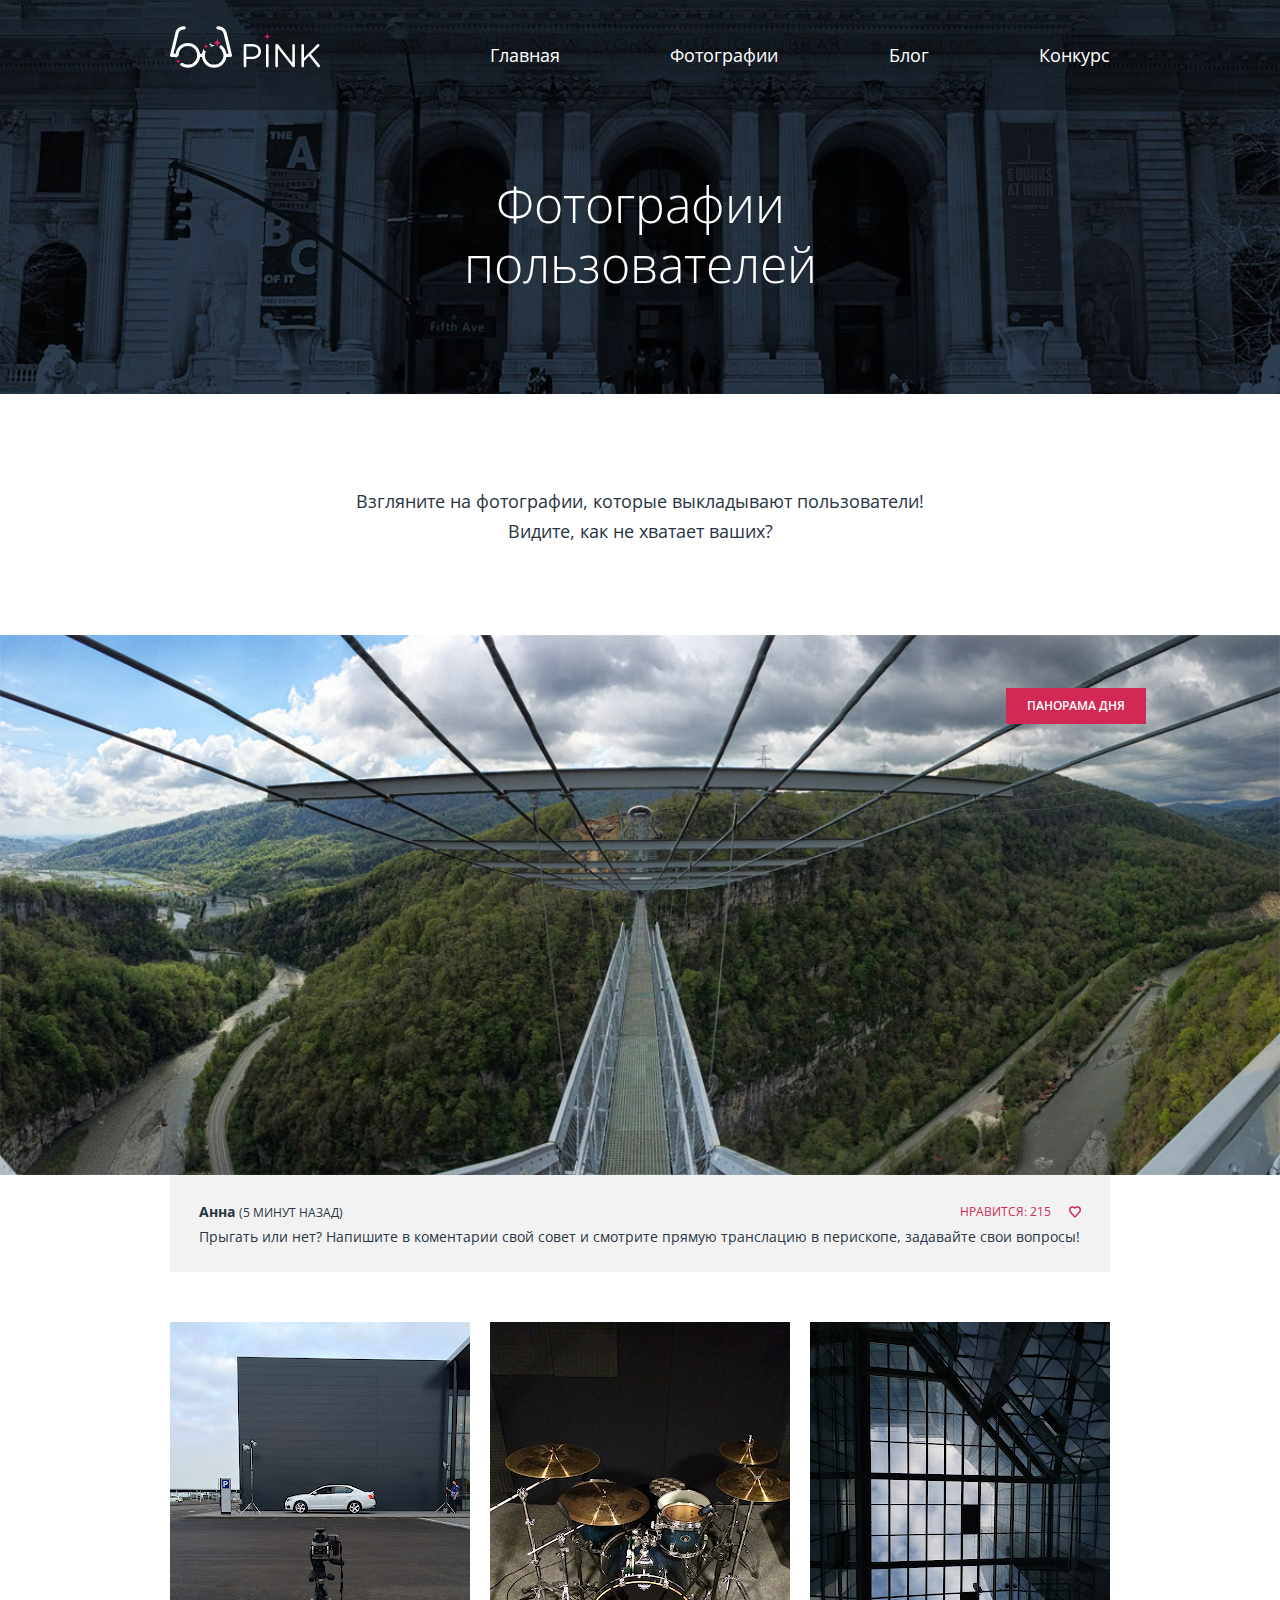
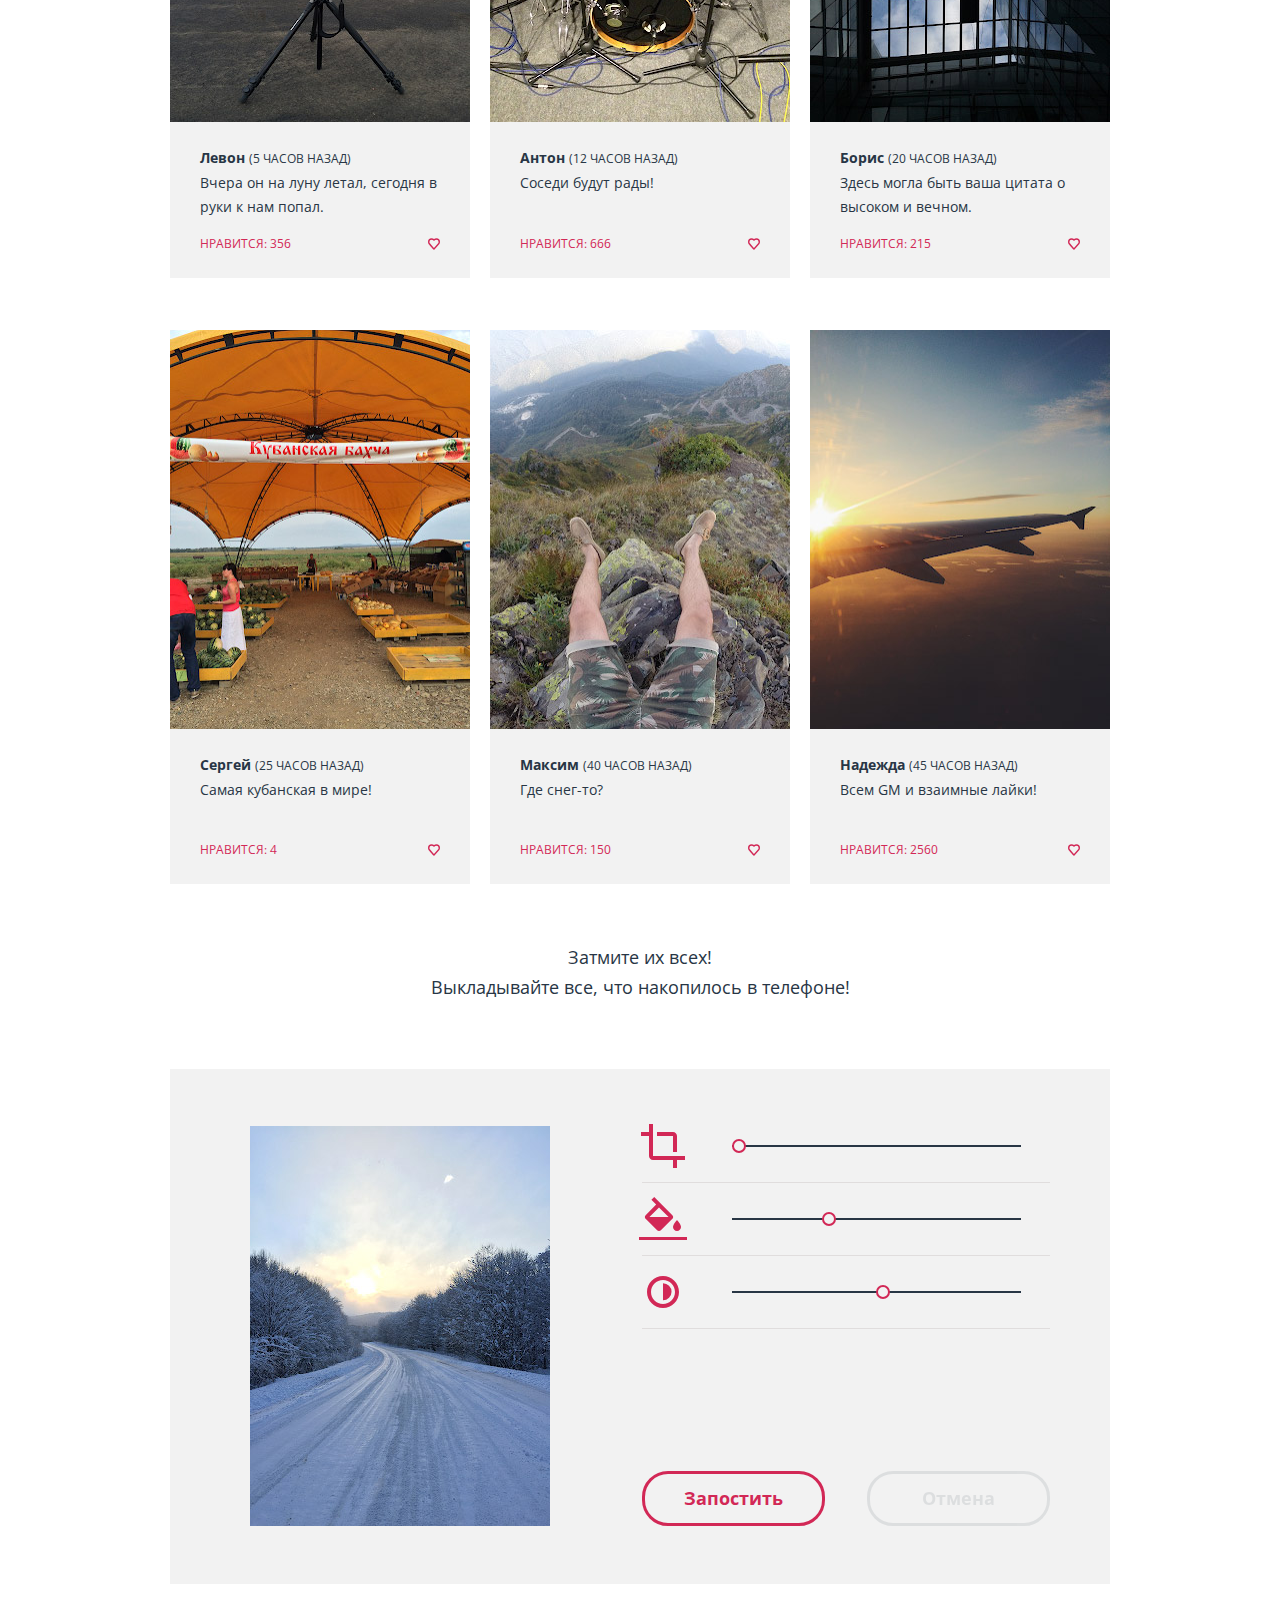
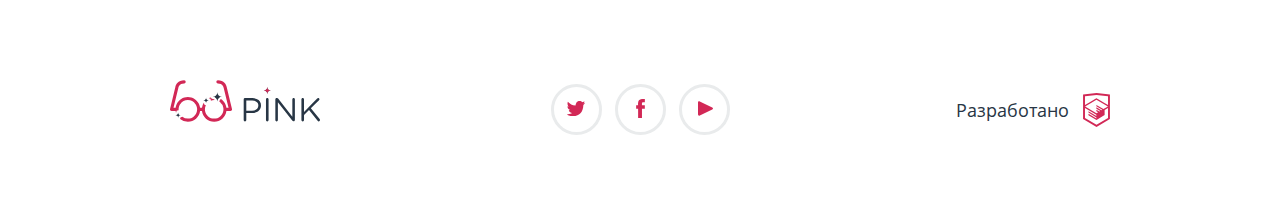
==== photos.html @ b149fe6c "start" ====
<!DOCTYPE html>
<html lang="ru">
<head>
  <meta charset="UTF-8">
  <meta name="viewport" content="width=device-width,initial-scale=1">
  <title>Pink</title>
  <link href="https://fonts.googleapis.com/css?family=Open+Sans:300,400,600,700&amp;subset=cyrillic" rel="stylesheet" type="text/css">
  <link rel="stylesheet" href="css/style.min.css?ver=11">
  <link rel="shortcut icon" type="image/vnd.microsoft.icon" href="favicon.ico">
  <link rel="icon" type="image/png" href="favicon-96x96.png" sizes="96x96">
  <link rel="icon" type="image/png" href="favicon-32x32.png" sizes="32x32">
  <link rel="icon" type="image/png" href="favicon-16x16.png" sizes="16x16">
</head>

<body>
  <header class="page-header">
    <nav class="main-nav">
      <div class="main-nav__wrapper">
        <a href="#" class="main-nav__logo-link">Главная
          <svg class="logo  main-nav__logo" width="150" height="44">
            <use class="logo__glasses" xlink:href="#logo__glasses" xmlns:xlink="http://www.w3.org/1999/xlink" fill="#fff"></use>
            <use class="logo__glasses-full  logo__glasses-full_heder" xlink:href="#logo__glasses-full" xmlns:xlink="http://www.w3.org/1999/xlink" fill="#fff"></use>
            <use class="logo__stars" xlink:href="#logo__stars" xmlns:xlink="http://www.w3.org/1999/xlink" fill="#d22856"></use>
            <use class="logo__letters" xlink:href="#logo__letters" xmlns:xlink="http://www.w3.org/1999/xlink" fill="#fff"></use>
          </svg>
        </a>
        <input type="checkbox" class="main-nav__check" id="main-nav__check">
        <label for="main-nav__check" class="main-nav__toggle">Открыть меню</label>
        <ul class="main-nav__items">
          <li class="main-nav__item"><a class="main-nav__link" href="index.html">Главная</a></li>
          <li class="main-nav__item  main-nav__item_active"><a class="main-nav__link" href="photos.html">Фотографии</a></li>
          <li class="main-nav__item"><a class="main-nav__link" href="#">Блог</a></li>
          <li class="main-nav__item"><a class="main-nav__link" href="#">Конкурс</a></li>
        </ul>

      </div>
    </nav>
    <section class="page-heading">
      <div class="page-heading__wrapper">
        <h1 class="page-heading__title">Фотографии<br>пользователей</h1>
      </div>
    </section>
  </header>

  <main class="main">
    <section class="photos">
      <div class="photos__wrapper">
        <p class="photos__intro">Взгляните на&nbsp;фотографии, которые выкладывают пользователи! Видите, как не&nbsp;хватает ваших?</p>
      </div>

      <article class="photos__panorama">
        <a href="#" title="Панорама дня" class="photos__link">
          <span class="photos__panorama-title">ПАНОРАМА ДНЯ</span>
          <picture>
            <source media="(min-width: 1020px)" srcset="img/photos/panorama-desktop.jpg 1x, img/photos/panorama-desktop@2x.jpg 2x" />
            <source media="(min-width: 700px)" srcset="img/photos/panorama-tablet.jpg 1x, img/photos/panorama-tablet@2x.jpg 2x" />
            <img src="img/photos/panorama-mobile.jpg" srcset="img/photos/panorama-mobile@2x.jpg 2x" alt="Панорама дня" class="photos__img photos__img_panorama" width="100%"/>
          </picture>
        </a>
        <div class="photos__wrapper">
          <div class="photos__description  photos__description_panorama">
            <div class="photos__info">
              <cite class="photos__author">Анна</cite>
              <time datetime="2017-07-24T23:55" class="photos__time">(5 МИНУТ НАЗАД)</time>
            </div>
            <p class="photos__comment  photos__comment_panorama">Прыгать или нет? Напишите в коментарии свой совет и смотрите прямую транслацию в перископе, задавайте свои вопросы!</p>
            <div class="photos__like-section  photos__like-section_panorama">
              <a href="#" title="Like" class="photos__like-link  photos__like-link_panorama">Like
                <svg class="photos__like-svg" width="12" height="12">
                  <use xlink:href="#icon-heart" mlns:xlink="http://www.w3.org/1999/xlink"></use>
                </svg>
              </a>
              <span class="photos__like-text">НРАВИТСЯ:&nbsp;<span class="photos__like-quantity">215</span></span>
            </div>
          </div>
        </div>

      </article>

      <div class="photos__inner">
        <article class="photos__item">
          <a href="#" title="photo" class="photos__link">
            <picture class="photos__picture">
              <source media="(min-width: 1020px)" srcset="img/photos/photo-1-desktop.jpg 1x, img/photos/photo-1-desktop@2x.jpg 2x" />
              <source media="(min-width: 700px)" srcset="img/photos/photo-1-tablet.jpg 1x, img/photos/photo-1-tablet@2x.jpg 2x" />
              <img src="img/photos/photo-1-mobile.jpg" srcset="img/photos/photo-1-mobile@2x.jpg 2x" alt="Photo" class="photos__img" />
            </picture>
          </a>
          <div class="photos__description">
            <div class="photos__info">
              <cite class="photos__author">Левон</cite>
              <time datetime="2017-07-24T19:00" class="photos__time">(5 ЧАСОВ НАЗАД)</time>
            </div>
            <p class="photos__comment">Вчера он на луну летал, сегодня в руки к нам попал.</p>
            <div class="photos__like-section">
              <a href="#" title="Like" class="photos__like-link">Like
                <svg class="photos__like-svg" width="12" height="12">
                  <use xlink:href="#icon-heart" mlns:xlink="http://www.w3.org/1999/xlink"></use>
                </svg>
              </a>
              <span class="photos__like-text">НРАВИТСЯ:&nbsp;<span class="photos__like-quantity">356</span></span>
            </div>
          </div>
        </article>

        <article class="photos__item">
          <a href="#" title="photo" class="photos__link">
            <picture class="photos__picture">
              <source media="(min-width: 1020px)" srcset="img/photos/photo-2-desktop.jpg 1x, img/photos/photo-2-desktop@2x.jpg 2x" />
              <source media="(min-width: 700px)" srcset="img/photos/photo-2-tablet.jpg 1x, img/photos/photo-2-tablet@2x.jpg 2x" />
              <img src="img/photos/photo-2-mobile.jpg" srcset="img/photos/photo-2-mobile@2x.jpg 2x" alt="Photo" class="photos__img" />
            </picture>
          </a>
          <div class="photos__description">
            <div class="photos__info">
              <cite class="photos__author">Антон</cite>
              <time datetime="2017-07-24T12:00" class="photos__time">(12 ЧАСОВ НАЗАД)</time>
            </div>
            <p class="photos__comment">Соседи будут рады!</p>
            <div class="photos__like-section">
              <a href="#" title="Like" class="photos__like-link">Like
                <svg class="photos__like-svg" width="12" height="12">
                  <use xlink:href="#icon-heart" mlns:xlink="http://www.w3.org/1999/xlink"></use>
                </svg>
              </a>
              <span class="photos__like-text">НРАВИТСЯ:&nbsp;<span class="photos__like-quantity">666</span></span>
            </div>
          </div>
        </article>

        <article class="photos__item">
          <a href="#" title="photo" class="photos__link">
            <picture class="photos__picture">
              <source media="(min-width: 1020px)" srcset="img/photos/photo-3-desktop.jpg 1x, img/photos/photo-3-desktop@2x.jpg 2x" />
              <source media="(min-width: 700px)" srcset="img/photos/photo-3-tablet.jpg 1x, img/photos/photo-3-tablet@2x.jpg 2x" />
              <img src="img/photos/photo-3-mobile.jpg" srcset="img/photos/photo-3-mobile@2x.jpg 2x" alt="Photo" class="photos__img" />
            </picture>
          </a>
          <div class="photos__description">
            <div class="photos__info">
              <cite class="photos__author">Борис</cite>
              <time datetime="2017-07-24T04:00" class="photos__time">(20 ЧАСОВ НАЗАД)</time>
            </div>
            <p class="photos__comment">Здесь могла быть ваша цитата о высоком и вечном.</p>
            <div class="photos__like-section">
              <a href="#" title="Like" class="photos__like-link">Like
                <svg class="photos__like-svg" width="12" height="12">
                  <use xlink:href="#icon-heart" mlns:xlink="http://www.w3.org/1999/xlink"></use>
                </svg>
              </a>
              <span class="photos__like-text">НРАВИТСЯ:&nbsp;<span class="photos__like-quantity">215</span></span>
            </div>
          </div>
        </article>

        <article class="photos__item">
          <a href="#" title="photo" class="photos__link">
            <picture class="photos__picture">
              <source media="(min-width: 1020px)" srcset="img/photos/photo-4-desktop.jpg 1x, img/photos/photo-4-desktop@2x.jpg 2x" />
              <source media="(min-width: 700px)" srcset="img/photos/photo-4-tablet.jpg 1x, img/photos/photo-4-tablet@2x.jpg 2x" />
              <img src="img/photos/photo-4-mobile.jpg" srcset="img/photos/photo-4-mobile@2x.jpg 2x" alt="Photo" class="photos__img" />
            </picture>
          </a>
          <div class="photos__description">
            <div class="photos__info">
              <cite class="photos__author">Сергей</cite>
              <time datetime="2017-07-23T23:00" class="photos__time">(25 ЧАСОВ НАЗАД)</time>
            </div>
            <p class="photos__comment">Самая кубанская в мире!</p>
            <div class="photos__like-section">
              <a href="#" title="Like" class="photos__like-link">Like
                <svg class="photos__like-svg" width="12" height="12">
                  <use xlink:href="#icon-heart" mlns:xlink="http://www.w3.org/1999/xlink"></use>
                </svg>
              </a>
              <span class="photos__like-text">НРАВИТСЯ:&nbsp;<span class="photos__like-quantity">4</span></span>
            </div>
          </div>
        </article>

        <article class="photos__item">
          <a href="#" title="photo" class="photos__link">
            <picture class="photos__picture">
              <source media="(min-width: 1020px)" srcset="img/photos/photo-5-desktop.jpg 1x, img/photos/photo-5-desktop@2x.jpg 2x" />
              <source media="(min-width: 700px)" srcset="img/photos/photo-5-tablet.jpg 1x, img/photos/photo-5-tablet@2x.jpg 2x" />
              <img src="img/photos/photo-5-mobile.jpg" srcset="img/photos/photo-5-mobile@2x.jpg 2x" alt="Photo" class="photos__img" />
            </picture>
          </a>
          <div class="photos__description">
            <div class="photos__info">
              <cite class="photos__author">Максим</cite>
              <time datetime="2017-07-23T08:00" class="photos__time">(40 ЧАСОВ НАЗАД)</time>
            </div>
            <p class="photos__comment">Где снег-то?</p>
            <div class="photos__like-section">
              <a href="#" title="Like" class="photos__like-link">Like
                <svg class="photos__like-svg" width="12" height="12">
                  <use xlink:href="#icon-heart" mlns:xlink="http://www.w3.org/1999/xlink"></use>
                </svg>
              </a>
              <span class="photos__like-text">НРАВИТСЯ:&nbsp;<span class="photos__like-quantity">150</span></span>
            </div>
          </div>
        </article>

        <article class="photos__item">
          <a href="#" title="photo" class="photos__link">
            <picture class="photos__picture">
              <source media="(min-width: 1020px)" srcset="img/photos/photo-6-desktop.jpg 1x, img/photos/photo-6-desktop@2x.jpg 2x" />
              <source media="(min-width: 700px)" srcset="img/photos/photo-6-tablet.jpg 1x, img/photos/photo-6-tablet@2x.jpg 2x" />
              <img src="img/photos/photo-6-mobile.jpg" srcset="img/photos/photo-6-mobile@2x.jpg 2x" alt="Photo" class="photos__img" />
            </picture>
          </a>
          <div class="photos__description">
            <div class="photos__info">
              <cite class="photos__author">Надежда</cite>
              <time datetime="2017-07-23T03:00" class="photos__time">(45 ЧАСОВ НАЗАД)</time>
            </div>
            <p class="photos__comment">Всем GM и взаимные лайки!</p>
            <div class="photos__like-section">
              <a href="#" title="Like" class="photos__like-link">Like
                <svg class="photos__like-svg" width="12" height="12">
                  <use xlink:href="#icon-heart" mlns:xlink="http://www.w3.org/1999/xlink"></use>
                </svg>
              </a>
              <span class="photos__like-text">НРАВИТСЯ:&nbsp;<span class="photos__like-quantity">2560</span></span>
            </div>
          </div>
        </article>

        <div class="photos__promo">
          Затмите их всех!<br> Выкладывайте все, что накопилось в телефоне!
        </div>
      </div>

    </section>

    <section class="post-image">
      <form class="post-image__form" action="https://echo.htmlacademy.ru" method="get">
        <div class="post-image__img-wrapper">
          <picture class="post-image__picture">
            <source media="(min-width: 1020px)" srcset="img/photos/photo-7-desktop.jpg 1x, img/photos/photo-7-desktop@2x.jpg 2x" />
            <source media="(min-width: 700px)" srcset="img/photos/photo-7-tablet.jpg 1x, img/photos/photo-7-tablet@2x.jpg 2x" />
            <img src="img/photos/photo-7-mobile.jpg" srcset="img/photos/photo-7-mobile@2x.jpg 2x" alt="Photo" class="post-image__img" id="filtered-img"/>
          </picture>
          <label class="btn  btn_pink  post-image__btn  post-image__download-lbl">Выбрать изображение
            <input type="file" name="user-photo" class="post-image__download-input">
          </label>
          <div class="post-image__mask" id="image-mask"></div>
        </div>
        <div class="post-image__inner">
          <div class="post-image__tools">
            <button type="button" class="post-image__tool">Кадрирование
                  <svg class="post-image__svg  post-image__svg_crop" width="48" height="48" fill="#d22856">
                    <use xlink:href="#icon-editor-crop" xmlns:xlink="http://www.w3.org/1999/xlink"></use>
                  </svg>
                </button>
            <button type="button" class="post-image__tool  post-image__tool_saturete">Насыщенность
                  <svg class="post-image__svg  post-image__svg_saturate" width="48" height="48" fill="#d22856">
                    <use xlink:href="#icon-editor-fill" xmlns:xlink="http://www.w3.org/1999/xlink"></use>
                  </svg>
                </button>
            <button type="button" class="post-image__tool">Контраст
                  <svg class="post-image__svg  post-image__svg_contrast" width="32" height="48" fill="#d22856">
                    <use xlink:href="#icon-editor-contrast" xmlns:xlink="http://www.w3.org/1999/xlink"></use>
                  </svg>
                </button>
          </div>

          <div class="post-image__ranges  ranges">
            <div class="post-image__range-wrapper  range-wrapper">
              <div class="post-image__range  filter-range  filter-range_crop" id="filter-range_crop">
                <div class="post-image__filter-scale  filter-scale"></div>
              </div>
            </div>

            <div class="post-image__range-wrapper  range-wrapper">
              <div class="post-image__range  filter-range  filter-range_saturate" id="filter-range_saturate">
                <div class="post-image__filter-scale  filter-scale"></div>
              </div>
            </div>

            <div class="post-image__range-wrapper  range-wrapper">
              <div class="post-image__range  filter-range  filter-range_contrast" id="filter-range_contrast">
                <div class="post-image__filter-scale  filter-scale"></div>
              </div>
            </div>

            <input type="hidden" name="filter-crop" value="100" id="input-crop">
            <input type="hidden" name="filter-saturate" value="100" id="input-saturate">
            <input type="hidden" name="filter-contrast" value="100" id="input-contrast">
          </div>
          
          <div class="post-image__submits">
            <input type="submit" class="btn btn_pink post-image__btn" value="Запостить">
            <input type="reset" class="btn  btn_grey post-image__btn" value="Отмена">
          </div>
        </div>
      </form>
    </section>

  </main>

  <footer class="page-footer">
    <a class="page-footer__logo-link" href="index.html">
      <svg class="logo  page-footer__logo" width="150" height="44">
        <use class="logo__glasses" xlink:href="#logo__glasses" xmlns:xlink="http://www.w3.org/1999/xlink" fill="#d22856"></use>
        <use class="logo__glasses-full" xlink:href="#logo__glasses-full" xmlns:xlink="http://www.w3.org/1999/xlink" fill="#d22856"></use>
        <use class="logo__stars" xlink:href="#logo__stars" xmlns:xlink="http://www.w3.org/1999/xlink" fill="#283645"></use>
        <use class="logo__istar" xlink:href="#logo__istar" xmlns:xlink="http://www.w3.org/1999/xlink" fill="#d22856"></use>
        <use class="logo__letters" xlink:href="#logo__letters" xmlns:xlink="http://www.w3.org/1999/xlink" fill="#283645"></use>
      </svg>
    </a>
    <div class="social  page-footer__social">
      <a class="social__link" href="#">Twitter
        <svg class="social__svg" width="18" height="19">
          <use xlink:href="#icon-twitter" xmlns:xlink="http://www.w3.org/1999/xlink"></use>
        </svg>
      </a>
      <a class="social__link" href="#">Facebook
        <svg class="social__svg" width="9" height="19">
          <use xlink:href="#icon-facebook" xmlns:xlink="http://www.w3.org/1999/xlink"></use>
        </svg>
      </a>
      <a class="social__link" href="#">Youtube
        <svg class="social__svg" width="15" height="19">
          <use xlink:href="#icon-youtube" xmlns:xlink="http://www.w3.org/1999/xlink"></use>
        </svg>
      </a>
    </div>
    <div class="copyright page-footer__copyright">
      <span class="copyright__text">Разработано</span>
      <a class="copyright__link" target="_blank" href="https://htmlacademy.ru/">html-academy
        <svg class="copyright__svg" width="27" height="34" fill="#d22856">
          <use xlink:href="#logo-htmlacademy" xmlns:xlink="http://www.w3.org/1999/xlink"></use>
        </svg>
      </a>
    </div>
  </footer>

  <svg display="none" xmlns="http://www.w3.org/2000/svg">
    <symbol id="logo__glasses" viewbox="0 0 146.3 40.375">
      <path d="M43.094 19.313c.246 0 .489.014.73.033a2.491 2.491 0 0 0-2.136-1.221 1.994 1.994 0 0 1-1.884-1.354c-.727.208-1.425.482-2.089.816.062.017.122.038.188.038a2 2 0 0 1 2 2c0 .096-.015.188-.028.281 1-.382 2.084-.593 3.219-.593z" />
      <path d="M60.462 28.016L55.287 6.651C54.926 4.303 52.694 0 46.688 0a1.5 1.5 0 1 0 0 3c4.856 0 5.575 3.729 5.639 4.143l4.767 19.701h-2.073c-.445-3.557-2.453-6.628-5.305-8.522a2.503 2.503 0 0 0-1.529 2.303c0 .088-.015.171-.026.256a9.034 9.034 0 0 1 3.829 5.965c.082.488.135.987.135 1.5 0 .512-.053 1.012-.135 1.5-.716 4.271-4.421 7.53-8.896 7.53-4.475 0-8.181-3.259-8.896-7.53a9.035 9.035 0 0 1-.135-1.5c0-.513.053-1.012.135-1.5a8.945 8.945 0 0 1 .808-2.484 1.994 1.994 0 0 1-1.852-1.984.739.739 0 0 0-.192-.488 11.95 11.95 0 0 0-1.795 4.957h-1.82c-.741-5.927-5.802-10.531-11.927-10.531S6.235 20.917 5.493 26.844H3.42L8.187 7.143C8.25 6.729 8.97 3 13.826 3a1.5 1.5 0 1 0 0-3C7.82 0 5.588 4.303 5.227 6.651L.052 28.016c-.266 1.109.531 1.826 1.426 1.826.012 0 .023.004.036.004h3.982c.079.629.215 1.237.387 1.831a.726.726 0 0 0 .102-.354 2 2 0 0 1 2-2c.166 0 .324.024.478.062a8.337 8.337 0 0 1-.074-1.042c0-.512.053-1.011.135-1.5.715-4.271 4.421-7.531 8.896-7.531s8.18 3.26 8.896 7.531c.082.489.135.988.135 1.5s-.053 1.012-.135 1.5c-.715 4.272-4.421 7.531-8.896 7.531a8.959 8.959 0 0 1-5.386-1.794c-.35.302-.8.491-1.299.491a.75.75 0 0 0-.749.748c0 .289-.065.563-.176.812a11.94 11.94 0 0 0 7.614 2.743c6.125 0 11.185-4.604 11.927-10.529h1.814c.742 5.926 5.802 10.529 11.927 10.529s11.186-4.604 11.927-10.529H59c.012 0 .023-.005.036-.005.895.002 1.692-.715 1.426-1.824z" />
    </symbol>
    <symbol id="logo__glasses-full" viewbox="0 0 146.3 40.375">
      <path d="M60.462 28.016L55.287 6.651C54.926 4.303 52.694 0 46.688 0a1.5 1.5 0 1 0 0 3c4.856 0 5.575 3.729 5.639 4.143l4.767 19.701h-2.073c-.742-5.927-5.802-10.531-11.927-10.531s-11.186 4.604-11.927 10.531h-1.82c-.741-5.927-5.802-10.531-11.927-10.531S6.235 20.917 5.493 26.844H3.42L8.187 7.143C8.25 6.729 8.97 3 13.826 3a1.5 1.5 0 1 0 0-3C7.82 0 5.588 4.303 5.227 6.651L.052 28.016c-.266 1.109.531 1.826 1.426 1.826.012 0 .023.004.036.004h3.982c.741 5.926 5.802 10.53 11.927 10.53s11.185-4.604 11.927-10.53h1.814c.742 5.926 5.802 10.53 11.927 10.53s11.186-4.604 11.927-10.53H59c.012 0 .023-.004.036-.004.895 0 1.692-.717 1.426-1.826zm-34.147 1.828c-.715 4.272-4.421 7.531-8.896 7.531-4.475 0-8.18-3.259-8.896-7.531-.082-.488-.135-.988-.135-1.5s.053-1.011.135-1.5c.715-4.271 4.421-7.531 8.896-7.531 4.475 0 8.18 3.26 8.896 7.531.082.489.135.988.135 1.5s-.053 1.011-.135 1.5zm25.675 0c-.716 4.272-4.421 7.531-8.896 7.531-4.475 0-8.181-3.259-8.896-7.531-.082-.488-.135-.988-.135-1.5s.053-1.011.135-1.5c.716-4.271 4.421-7.531 8.896-7.531 4.475 0 8.181 3.26 8.896 7.531.082.489.135.988.135 1.5s-.053 1.011-.135 1.5z" />
    </symbol>
    <symbol id="logo__stars" viewbox="0 0 146.3 40.375">
      <path d="M50.686 16.125a4.499 4.499 0 0 1-4.499-4.499 4.499 4.499 0 0 1-4.499 4.499 4.499 4.499 0 0 1 4.499 4.499 4.498 4.498 0 0 1 4.499-4.499zm-12.782 3.501a2.748 2.748 0 0 1-2.749-2.749 2.748 2.748 0 0 1-2.749 2.749 2.747 2.747 0 0 1 2.749 2.749 2.748 2.748 0 0 1 2.749-2.749zm-27.17 14.446a2.748 2.748 0 0 1-2.749-2.75c0 1.52-1.23 2.75-2.749 2.75a2.747 2.747 0 0 1 2.749 2.748 2.748 2.748 0 0 1 2.749-2.748zM98.498 9.875a3.623 3.623 0 0 1-3.623-3.624 3.625 3.625 0 0 1-3.625 3.624 3.625 3.625 0 0 1 3.625 3.624 3.623 3.623 0 0 1 3.623-3.624z" />
    </symbol>
    <symbol id="logo__istar" viewbox="0 0 146.3 40.375">
      <path d="M98.498 9.875a3.623 3.623 0 0 1-3.623-3.624 3.625 3.625 0 0 1-3.625 3.624 3.625 3.625 0 0 1 3.625 3.624 3.623 3.623 0 0 1 3.623-3.624z" />
    </symbol>
    <symbol id="logo__letters" viewbox="0 0 146.3 40.375">
      <path d="M71.874 18.661c0-.708.58-1.288 1.256-1.288h7.18c5.087 0 8.436 2.704 8.436 7.146v.063c0 4.86-4.057 7.373-8.854 7.373h-5.475v6.825c0 .708-.58 1.287-1.289 1.287-.676 0-1.256-.58-1.256-1.287l.002-20.119zm8.114 10.98c3.734 0 6.182-1.996 6.182-4.959v-.062c0-3.221-2.414-4.894-6.053-4.894h-5.699v9.917h5.57v-.002zM93.603 18.5c0-.708.579-1.288 1.255-1.288.709 0 1.288.58 1.288 1.288v20.283a1.29 1.29 0 0 1-1.288 1.287c-.676 0-1.255-.579-1.255-1.287V18.5zm9.141.032c0-.676.58-1.256 1.256-1.256h.354c.58 0 .935.29 1.288.74l13.684 17.45V18.468c0-.676.547-1.256 1.256-1.256.676 0 1.225.58 1.225 1.256v20.349c0 .677-.48 1.19-1.158 1.19h-.129c-.548 0-.936-.321-1.318-.772l-13.976-17.867v17.449c0 .677-.547 1.257-1.257 1.257-.676 0-1.223-.58-1.223-1.257V18.532h-.002zm25.429-.032c0-.708.58-1.288 1.257-1.288.708 0 1.286.58 1.286 1.288v12.331l12.848-13.168c.29-.257.579-.451.998-.451.676 0 1.225.612 1.225 1.256 0 .354-.162.644-.42.901l-7.984 7.92 8.564 10.561c.225.291.354.547.354.936 0 .676-.577 1.288-1.285 1.288-.482 0-.807-.259-1.03-.58l-8.401-10.464-4.863 4.861v4.895a1.29 1.29 0 0 1-1.286 1.288c-.677 0-1.257-.58-1.257-1.288V18.5h-.006z" />
    </symbol>
    <symbol id="icon-editor-contrast" viewbox="-35.422 -7.96 31.92 31.92">
      <path d="M-19.462-3.96c6.595 0 11.96 5.365 11.96 11.96s-5.365 11.96-11.96 11.96-11.96-5.365-11.96-11.96 5.365-11.96 11.96-11.96m0-4c-8.814 0-15.96 7.145-15.96 15.96 0 8.813 7.146 15.96 15.96 15.96S-3.502 16.813-3.502 8c0-8.815-7.146-15.96-15.96-15.96z" />
      <path d="M-19.462 16.331a8.519 8.519 0 0 0 8.52-8.52 8.518 8.518 0 0 0-8.52-8.519" />
    </symbol>
    <symbol id="icon-editor-crop" viewbox="0 0 48 48">
      <path d="M34 30h4V14c0-2.21-1.79-4-4-4H18v4h16v16zm-20 4V2h-4v8H2v4h8v20c0 2.21 1.79 4 4 4h20v8h4v-8h8v-4H14z" />
    </symbol>
    <symbol id="icon-editor-fill" viewbox="0 0 48 48">
      <path d="M33.12 17.88L15.24 0l-2.83 2.83 4.76 4.76L6.88 17.88a3 3 0 0 0 0 4.24l11 11c.58.59 1.35.88 2.12.88s1.54-.29 2.12-.88l11-11a3 3 0 0 0 0-4.24zM10.41 20L20 10.42 29.59 20H10.41zM38 23s-4 4.33-4 7c0 2.21 1.79 4 4 4s4-1.79 4-4c0-2.67-4-7-4-7zM0 40h48v3H0z" />
    </symbol>
    <symbol id="icon-facebook" viewbox="0 0 8.673 18.944">
      <path fill="#d22856" d="M6.275 3.357h2.398V0H5.795C2.656.181 1.54 2.387 1.948 6.115H0v3.517h1.958v9.312h3.837V9.632h2.857V6.115H5.786c-.021-1.045-.036-2.406.489-2.758z" />
    </symbol>
    <symbol id="icon-heart" viewbox="521.939 473.064 12.545 11.99">
      <path fill="#d22856" d="M528.174 485.055a.737.737 0 0 1-.552-.249c-3.798-4.324-4.644-5.298-4.858-5.572h-.004a3.866 3.866 0 0 1-.821-2.373 3.803 3.803 0 0 1 3.799-3.799c.934 0 1.804.32 2.484.898a3.847 3.847 0 0 1 2.463-.898 3.803 3.803 0 0 1 3.799 3.799c0 .909-.318 1.754-.896 2.381l-4.86 5.561a.735.735 0 0 1-.554.252zm-4.245-6.706c.208.255 2.471 2.839 4.243 4.858l4.323-4.944c.34-.369.52-.86.52-1.399a2.333 2.333 0 0 0-2.33-2.331c-.729 0-1.421.344-1.9.943a.76.76 0 0 1-.585.275.727.727 0 0 1-.575-.294 2.333 2.333 0 0 0-1.887-.925 2.333 2.333 0 0 0-2.33 2.331c0 .678.275 1.171.507 1.467l.014.019z" />
    </symbol>
    <symbol id="icon-twitter" viewbox="0 0 17.5 14.663">
      <path fill="#d22856" clip-rule="evenodd" d="M11.283.153c1.736-.485 3.074.263 3.685 1.151.694-.226 1.372-.47 2.072-.691-.004.841-.538 1.478-.883 1.727.704.166 1.343-.48 1.343-.48-.175.976-1.035 1.746-1.611 1.977-.239 6.592-3.272 10.956-10.382 10.823h-.46c-.422 0-4.29-.45-5.047-1.843 2.341.192 4.011-.412 4.835-1.15-.989-.293-2.761-.464-3.07-2.881.362.105.583.223 1.228.117C1.757 8.067.385 7.366.461 5.218c.294.32 1.1.523 1.381.461C1.117 5.444-.188 2.398.921.843 2.794 2.654 4.769 4.364 8.29 4.528 8.506 2.288 9.461.787 11.283.153z" />
    </symbol>
    <symbol id="icon-youtube" viewbox="0 0 14.64 13.96">
      <path fill="#d22856" d="M1.775 13.78C.8 14.257 0 13.758 0 12.67V1.29C0 .202.8-.295 1.775.18l12.133 5.933c.975.478.975 1.258 0 1.736L1.775 13.78z" />
    </symbol>
    <symbol id="logo-htmlacademy" viewbox="0 0 26.943 34.09">
      <path d="M13.62.017L13.472 0 0 1.412v24.661l13.472 8.017 13.43-7.99.042-.026V1.412L13.62.017zm11.399 12.11L13.495 5.334l-.001-.104-.087.05-.088-.056v.109L1.925 12.118V3.147l11.547-1.212 11.547 1.212v8.98zm-11.614-5.34L24.923 13.5l-4.479 2.64-7.093-4.221-.013 1.415 5.904 3.513-.86.507-5.031-2.992-.013 1.415 3.827 2.275-.782.523-3.032-1.787-.013 1.413 1.852 1.091-1.8 1.081-11.356-6.751 11.371-6.835zm-11.48 8.34l11.411 6.791.015 1.044-7.941-4.728-.015 1.416 7.979 4.796.017 1.076-7.972-4.741-.013 1.415 8.021 4.821.045.026 8.143-4.872v-1.268l-.011-.148v-3.761l3.415-2.036v10.02L13.472 31.85 1.925 24.979v-9.852z" />
    </symbol>
  </svg>
  <script src="js/nouislider.wNumb.min.js"></script>
  <script src="js/main.min.js"></script>
</body>

</html>
---- css/style.min.css ----
/*! normalize.css v7.0.0 | MIT License | github.com/necolas/normalize.css */
html{line-height:1.15;-ms-text-size-adjust:100%;-webkit-text-size-adjust:100%}body{margin:0;background:#fff;font-family:"Open Sans","Arial",sans-serif;font-size:18px;display:-webkit-box;display:-ms-flexbox;display:flex;-webkit-box-orient:vertical;-webkit-box-direction:normal;-ms-flex-direction:column;flex-direction:column;height:100vh}article,aside,details,figcaption,figure,footer,header,main,menu,nav,section{display:block}h1{font-size:2em;margin:.67em 0}figure{margin:1em 40px}hr{-webkit-box-sizing:content-box;box-sizing:content-box;height:0;overflow:visible}code,kbd,pre,samp{font-family:monospace,monospace;font-size:1em}a,body,mark{color:#000}a{-webkit-text-decoration-skip:objects;background-color:transparent}abbr[title]{border-bottom:none;-webkit-text-decoration:underline dotted;text-decoration:underline dotted}b,strong{font-weight:bolder}dfn{font-style:italic}mark{background-color:#ff0}small{font-size:80%}sub,sup{font-size:75%;line-height:0;position:relative;vertical-align:baseline}sub{bottom:-.25em}sup{top:-.5em}audio,canvas,video{display:inline-block}audio:not([controls]){display:none;height:0}img{border-style:none;max-width:100%;height:auto}svg:not(:root){overflow:hidden}button,input,optgroup,select,textarea{font-family:sans-serif;font-size:100%;line-height:1.15;margin:0}button,input{overflow:visible}button,select{text-transform:none}[type=reset],[type=submit],button,html [type=button]{-webkit-appearance:button}[type=button]::-moz-focus-inner,[type=reset]::-moz-focus-inner,[type=submit]::-moz-focus-inner,button::-moz-focus-inner{border-style:none;padding:0}[type=button]:-moz-focusring,[type=reset]:-moz-focusring,[type=submit]:-moz-focusring,button:-moz-focusring{outline:1px dotted ButtonText}fieldset{padding:.35em .75em .625em}legend{color:inherit;display:table;max-width:100%;white-space:normal}progress{display:inline-block;vertical-align:baseline}textarea{overflow:auto;resize:none}[type=checkbox],[type=radio],legend{-webkit-box-sizing:border-box;box-sizing:border-box;padding:0}[type=number]::-webkit-inner-spin-button,[type=number]::-webkit-outer-spin-button{height:auto}[type=search]{-webkit-appearance:textfield;outline-offset:-2px}[type=search]::-webkit-search-cancel-button,[type=search]::-webkit-search-decoration{-webkit-appearance:none}::-webkit-file-upload-button{-webkit-appearance:button;font:inherit}summary{display:list-item}[hidden],template{display:none}.page-header{-webkit-box-flex:0;-ms-flex:0 0 auto;flex:0 0 auto}.main{-webkit-box-flex:1;-ms-flex:1 0 auto;flex:1 0 auto}.page-footer{-webkit-box-flex:0;-ms-flex:0 0 auto;flex:0 0 auto}.copyright__svg,.logo,.logo__glasses,.logo__glasses-full,.logo__istar,.logo__letters,.logo__stars{-webkit-transition:all .2s;-o-transition:all .2s;transition:all .2s}.main-nav__logo-link:hover .logo .logo__glasses,.main-nav__logo-link:hover .logo .logo__glasses-full,.main-nav__logo-link:hover .logo .logo__letters{fill:#d22856}.main-nav__logo-link:active .logo .logo__glasses,.main-nav__logo-link:active .logo .logo__glasses-full,.main-nav__logo-link:active .logo .logo__letters,.main-nav__logo-link:hover .logo .logo__stars{fill:#fff}.page-footer__logo-link:hover .logo .logo__letters{fill:#d22856}.page-footer__logo-link:active .logo .logo__letters,.page-footer__logo-link:hover .logo .logo__istar{fill:#283645}.page-footer__logo-link:active .logo .logo__istar{fill:#d22856}.main-nav__logo-link:active .logo,.page-footer__logo-link:active .logo{opacity:.3}.copyright__link:hover .copyright__svg{fill:#283645}.copyright__link:active .copyright__svg{opacity:.3}.reviews__btn-svg{fill:#c7bebe}.reviews__btn:hover .reviews__btn-svg{fill:#8f7e7e}.reviews__btn:active .reviews__btn-svg{opacity:.1}
/*! nouislider - 10.0.0 - 2017-05-28 14:52:48 */
.noUi-target,.noUi-target *{-webkit-touch-callout:none;-webkit-tap-highlight-color:transparent;-webkit-user-select:none;-ms-touch-action:none;touch-action:none;-ms-user-select:none;-moz-user-select:none;user-select:none;-webkit-box-sizing:border-box;box-sizing:border-box}.noUi-target{position:relative;direction:ltr}.noUi-base{width:100%;height:100%;position:relative;z-index:1}.noUi-connect{position:absolute;right:0;top:0;left:0;bottom:0}.noUi-origin{position:absolute;height:0;width:0}.noUi-handle{position:relative;z-index:1}.noUi-state-tap .noUi-connect,.noUi-state-tap .noUi-origin{-webkit-transition:top .3s,right .3s,bottom .3s,left .3s;-o-transition:top .3s,right .3s,bottom .3s,left .3s;transition:top .3s,right .3s,bottom .3s,left .3s}.noUi-state-drag *{cursor:inherit!important}.noUi-base,.noUi-handle{-webkit-transform:translate3d(0,0,0);transform:translate3d(0,0,0)}.noUi-horizontal{height:2px}.noUi-horizontal .noUi-handle{left:0;top:-6px}.noUi-vertical{width:2px}.noUi-vertical .noUi-handle{left:-6px;top:-17px}.noUi-target{background:#283645}.noUi-connect{background:#3fb8af;-webkit-transition:background 450ms;-o-transition:background 450ms;transition:background 450ms}.noUi-handle{width:14px;height:14px;background-color:#f2f2f2;border:2px solid #d22856;border-radius:50%;outline:0;cursor:pointer;-webkit-transition:all .2s;-o-transition:all .2s;transition:all .2s}.noUi-active{background-color:#d22856}.noUi-draggable{cursor:ew-resize}.noUi-vertical .noUi-draggable{cursor:ns-resize}[disabled] .noUi-connect{background:#b8b8b8}[disabled] .noUi-handle,[disabled].noUi-handle,[disabled].noUi-target{cursor:not-allowed}.noUi-pips,.noUi-pips *{-webkit-box-sizing:border-box;box-sizing:border-box}.noUi-pips{position:absolute;color:#999}.noUi-value{position:absolute;white-space:nowrap;text-align:center}.noUi-value-sub{color:#ccc;font-size:10px}.noUi-marker{position:absolute;background:#ccc}.noUi-marker-large,.noUi-marker-sub{background:#aaa}.noUi-pips-horizontal{padding:10px 0;height:80px;top:100%;left:0;width:100%}.noUi-value-horizontal{-webkit-transform:translate3d(-50%,50%,0);transform:translate3d(-50%,50%,0)}.noUi-marker-horizontal.noUi-marker{margin-left:-1px;width:2px;height:5px}.noUi-marker-horizontal.noUi-marker-sub{height:10px}.noUi-marker-horizontal.noUi-marker-large{height:15px}.noUi-pips-vertical{padding:0 10px;height:100%;top:0;left:100%}.noUi-value-vertical{-webkit-transform:translate3d(0,50%,0);transform:translate3d(0,50%,0);padding-left:25px}.noUi-marker-vertical.noUi-marker{width:5px;height:2px;margin-top:-1px}.noUi-marker-vertical.noUi-marker-sub{width:10px}.noUi-marker-vertical.noUi-marker-large{width:15px}.noUi-tooltip{display:block;position:absolute;border:1px solid #d9d9d9;border-radius:3px;background:#fff;color:#000;padding:5px;text-align:center;white-space:nowrap}.noUi-horizontal .noUi-tooltip{-webkit-transform:translate(-50%,0);-ms-transform:translate(-50%,0);transform:translate(-50%,0);left:50%;bottom:120%}.noUi-vertical .noUi-tooltip{-webkit-transform:translate(0,-50%);-ms-transform:translate(0,-50%);transform:translate(0,-50%);top:50%;right:120%}.popup-overlay{position:fixed;top:-20vh;left:0;right:0;bottom:-20vh;background:rgba(0,0,0,.5);opacity:0;-webkit-transform:scale(0);-ms-transform:scale(0);transform:scale(0);-webkit-transition:opacity .4s;-o-transition:opacity .4s;transition:opacity .4s;z-index:49}.btn{display:block;-webkit-box-sizing:border-box;box-sizing:border-box;padding:14px 15px 17px;border:3px solid #fff;border-radius:26px;outline:0;background-color:transparent;font-family:"Open Sans","Arial",sans-serif;text-align:center;text-decoration:none;font-size:18px;line-height:18px;font-weight:700;color:#fff;overflow:hidden;cursor:pointer}.btn:hover{background-color:#fff;color:#d22856}.btn:active{color:rgba(210,40,86,.3)}.btn_width-100{width:100%}.btn_pink{color:#d22856;border-color:#d22856}.btn_pink:hover{background-color:#d22856;color:#fff}.btn_pink:active{color:rgba(255,255,255,.3)}.btn_grey,.btn_grey:hover{color:#283645;border-color:#283645;opacity:.1}.btn_grey:hover{background-color:transparent;opacity:.3}.btn_grey:active{color:rgba(255,255,255,.3);background-color:#283645;border-color:#283645}.slider{width:auto}.slider__input{display:none}.slider__inner{overflow:hidden;width:auto}.slider__list{display:-webkit-box;display:-ms-flexbox;display:flex;width:auto;list-style:none;margin:0;padding:0;-webkit-transition:all .5s;-o-transition:all .5s;transition:all .5s}.slider__item{width:100%;-ms-flex-negative:0;flex-shrink:0;margin:0;padding:0}.slider__toggles{padding:5px 30px;text-align:center}.slider__toggle{display:inline-block;width:6px;height:6px;cursor:pointer;margin-right:8px;border-radius:50%;border:3px solid transparent;background-clip:padding-box;background-color:#c7bebe;vertical-align:middle;font-size:0}.slider__toggle:last-child{margin-right:0}.page-header{background-color:#283645;color:#fff}.page-header a{color:#fff}.page-footer{-webkit-box-sizing:border-box;box-sizing:border-box;min-width:320px;display:-webkit-box;display:-ms-flexbox;display:flex;-webkit-box-orient:vertical;-webkit-box-direction:normal;-ms-flex-direction:column;flex-direction:column;-webkit-box-align:center;-ms-flex-align:center;align-items:center;padding:38px 6.2% 20px}.page-footer__social{margin:35px auto 38px}.main-nav,.main-nav__wrapper{width:100%;display:-webkit-box;display:-ms-flexbox;display:flex}.main-nav{position:absolute;min-height:66px;background-color:rgba(0,0,0,.3);-webkit-box-orient:vertical;-webkit-box-direction:normal;-ms-flex-direction:column;flex-direction:column}.main-nav__wrapper{max-width:940px;margin:0 auto;-ms-flex-wrap:wrap;flex-wrap:wrap;-webkit-box-pack:justify;-ms-flex-pack:justify;justify-content:space-between;-webkit-box-align:center;-ms-flex-align:center;align-items:center;-ms-flex-line-pack:center;align-content:center}.main-nav__logo-link{position:relative;top:-8px;display:block;font-size:0;margin:-22px 0;z-index:1}.main-nav__check{display:none}.main-nav__toggle{position:relative;width:50px;height:50px;font-size:0;border:0;outline:0;cursor:pointer;z-index:1}.main-nav__toggle::after,.main-nav__toggle::before{content:"";position:absolute;top:14px;left:0;width:50px;height:4px;background:#fff;-webkit-transition:all .25s;-o-transition:all .25s;transition:all .25s}.main-nav__toggle::after{top:34px;-webkit-box-shadow:0 -10px 0 0 #fff;box-shadow:0 -10px 0 0 #fff}.main-nav__toggle:hover::before{background:#d22856}.main-nav__toggle:hover::after{background:#d22856;-webkit-box-shadow:0 -10px 0 0 #d22856;box-shadow:0 -10px 0 0 #d22856}.main-nav__toggle:active::after,.main-nav__toggle:active::before{opacity:.3}.main-nav__items{list-style:none;margin:0;padding:0}.main-nav__link{display:block;text-align:center;text-decoration:none}.promo{display:-webkit-box;display:-ms-flexbox;display:flex;-webkit-box-orient:vertical;-webkit-box-direction:normal;-ms-flex-direction:column;flex-direction:column;min-height:730px}.promo__wrapper,.promo__wrapper_intro{-webkit-box-sizing:border-box;box-sizing:border-box}.promo__wrapper{min-width:320px;padding-left:6.2%;padding-right:6.2%}.promo__wrapper_intro{padding-top:150px}.promo__title{display:none;width:300px;font-weight:300;text-align:center}.download-app{padding:28px 0 16px;width:300px}.download-app__platforms{display:-webkit-box;display:-ms-flexbox;display:flex;-webkit-box-pack:justify;-ms-flex-pack:justify;justify-content:space-between;margin:31px 38px 2px}.download-app__link{display:block;-webkit-box-sizing:border-box;box-sizing:border-box;font-size:0}.download-app__link_android,.download-app__link_windows{padding-top:5px}.download-app__description{font-size:18px;font-weight:300;line-height:24px;text-align:center}.slogan{-webkit-box-sizing:border-box;box-sizing:border-box;min-width:320px;padding-left:6.2%;padding-right:6.2%}.slogan__text{font-size:24px;font-weight:300;line-height:29px;text-align:center;margin:40px 0 28px}.slogan__text_second{margin:28px 0 31px}.features{position:relative;background-color:#f2f2f2}.features::before{content:"";position:absolute;display:block;top:0;width:0;height:0;border-bottom:33px solid #f2f2f2;border-left:100vw solid #fff}.features__wrapper{-webkit-box-sizing:border-box;box-sizing:border-box;min-width:320px;padding-left:6.2%;padding-right:6.2%;position:relative;min-height:450px;z-index:1;padding-top:67px}.features__item{display:-webkit-box;display:-ms-flexbox;display:flex;-webkit-box-orient:vertical;-webkit-box-direction:normal;-ms-flex-direction:column;flex-direction:column;-webkit-box-align:center;-ms-flex-align:center;align-items:center}.features__picture{font-size:0;display:none}.features__picture_last{display:block;-webkit-box-ordinal-group:2;-ms-flex-order:1;order:1;margin-top:26px}.features__content{text-align:center;width:100%}.features__title{font-size:18px;margin:18px 0 15px}.features__text{font-size:14px;line-height:24px;color:#283645}.proof{padding:58px 0}.proof__wrapper{-webkit-box-sizing:border-box;box-sizing:border-box;min-width:320px;padding-left:6.2%;padding-right:6.2%;display:-webkit-box;display:-ms-flexbox;display:flex;-webkit-box-pack:justify;-ms-flex-pack:justify;justify-content:space-between;-webkit-box-align:center;-ms-flex-align:center;align-items:center}.proof__svg,.proof__timer{-ms-flex-negative:0;flex-shrink:0}.proof__svg{width:240px;height:277px}.proof__content{width:50%}.proof__title{width:170px;font-size:30px;line-height:36px;margin:5px 0 10px}.proof__text{margin:10px 0;font-size:14px;line-height:24px;color:#283645}.proof__link{border-bottom:1px solid #d22856;color:#d22856;font-size:14px;text-decoration:none}.reviews__slider,.reviews__wrapper{-webkit-box-sizing:border-box;box-sizing:border-box}.reviews__wrapper{min-width:320px;padding-left:6.2%;padding-right:6.2%}.reviews__slider{display:-webkit-box;display:-ms-flexbox;display:flex;-ms-flex-wrap:wrap;flex-wrap:wrap;width:100%}.reviews__btn{display:none;border:0;border-radius:0;-ms-flex-item-align:start;align-self:flex-start;position:relative;top:13px}.reviews__btn_prev{left:-15px}.reviews__btn_next{right:-15px}.reviews__inner{margin:0 auto}.reviews__item{position:relative;-webkit-box-sizing:border-box;box-sizing:border-box;padding:29px 0 22px;display:-webkit-box;display:-ms-flexbox;display:flex;-webkit-box-orient:vertical;-webkit-box-direction:normal;-ms-flex-direction:column;flex-direction:column}.reviews__autor-name{display:block;margin:13px 0;font-style:normal;font-weight:700;font-size:18px;line-height:30px;text-align:center}.reviews__author-description,.reviews__quote{font-size:14px;line-height:30px;text-align:center;color:#283645}.reviews__author-description{display:block}.reviews__quote{margin:0;padding:0}.reviews__quote::before{content:"«";margin-right:-2px}.reviews__quote::after{content:"»";margin-left:-2px}.reviews__toggles{margin:0 auto}.price{position:relative;padding:88px 0 68px;background-color:#f2f2f2}.price::before{content:"";position:absolute;display:block;top:0;width:0;height:0;border-bottom:54px solid #f2f2f2;border-left:100vw solid #fff}.price__slider{-webkit-box-sizing:border-box;box-sizing:border-box;min-width:320px;position:relative;padding:0;z-index:1}.price__toggles{display:none}.price-table{border-collapse:collapse;table-layout:fixed;border:2px solid transparent}.price-table__header{position:relative;z-index:-1;background-color:#283645;color:#fff;padding:13px 10px 10px;text-transform:uppercase;text-align:center;overflow:hidden;-o-text-overflow:ellipsis;text-overflow:ellipsis}.price-table__header:nth-child(n+2){border-bottom:2px solid #283645}.price-table__header:nth-child(n+3){border-left:2px solid #f2f2f2}.price-table__header:last-child{-webkit-box-shadow:2px 1px 0 #283645;box-shadow:2px 1px 0 #283645}.price-table__header_empty{visibility:hidden}.price-table__header_hit::before,.price-table__option_yes::before{display:block;-webkit-transform:rotate(-45deg);-ms-transform:rotate(-45deg);transform:rotate(-45deg)}.price-table__header_hit::before{left:-80px;background-color:#d22856;font-size:14px;line-height:28px;font-weight:400;text-align:center;content:"ХИТ";position:absolute;top:5px;width:200px}.price-table__title{font-size:16px;line-height:28px;font-weight:700}.price-table__cost{font-size:18px;line-height:26px;font-weight:300}.price-table__option,.price-table__service{border:2px solid #e5e5e5;padding:14px 15px 15px;background-color:#fff;overflow:hidden;-o-text-overflow:ellipsis;text-overflow:ellipsis;font-size:14px;color:#283645}.price-table__option{font-size:0;text-align:center}.price-table__option_yes::before{content:"";position:relative;top:-2px;width:25px;margin:0 auto;height:12px;border-bottom:solid 3px #3dc644;border-left:solid 3px #3dc644}.price-table__option_no::after,.price-table__option_no::before{content:"";position:relative;display:block;width:36px;margin:0 auto;height:3px;background-color:#f25b26}.price-table__option_no::before{top:1.5px;-webkit-transform:rotate(-44deg);-ms-transform:rotate(-44deg);transform:rotate(-44deg)}.price-table__option_no::after{-webkit-transform:rotate(44deg);-ms-transform:rotate(44deg);transform:rotate(44deg);bottom:1px}.contacts{-webkit-box-sizing:border-box;box-sizing:border-box;min-width:320px;position:relative;padding:22px 6.2% 28px;text-align:center;z-index:2}.contacts__title{font-size:24px;font-weight:300;line-height:29px;color:#283645}.contacts__items{display:-webkit-box;display:-ms-flexbox;display:flex;-webkit-box-orient:vertical;-webkit-box-direction:normal;-ms-flex-direction:column;flex-direction:column}.contacts__item{margin:15px 0 10px}.contacts__item-title{margin:0;font-size:18px;line-height:24px}.contacts__info{font-size:24px;line-height:29px;font-weight:300;color:#d22856;text-decoration:none}.map{position:relative;height:200px;background:url(../img/map/map-mobile.jpg) 50% 40% no-repeat;overflow:hidden}.map::before{content:"";position:absolute;top:0;left:50%;-webkit-transform:translateX(-50%);-ms-transform:translateX(-50%);transform:translateX(-50%);border-left:50vw solid transparent;border-right:50vw solid transparent;border-top:35px solid #fff;z-index:1}.page-heading,.page-heading__wrapper{-webkit-box-sizing:border-box;box-sizing:border-box}.page-heading{min-height:237px;padding:70px 0 10px}.page-heading__wrapper{min-width:320px;padding-left:6.2%;padding-right:6.2%}.page-heading__title{margin:26px auto;text-align:center;font-size:24px;line-height:29px;font-weight:300}.photos{color:#283645}.photos__intro,.photos__wrapper{-webkit-box-sizing:border-box;box-sizing:border-box}.photos__wrapper{min-width:320px;padding-left:6.2%;padding-right:6.2%}.photos__intro{margin:45px 0 49px;padding:0 5%;font-size:14px;line-height:30px;font-weight:400;text-align:center}.photos__link{position:relative;display:block;font-size:0}.photos__panorama-title{position:absolute;display:block;top:0;right:6%;padding:12px 21px;background:#d22856;color:#fff;font-size:12px;line-height:12px;font-weight:600}.photos__description{display:-webkit-box;display:-ms-flexbox;display:flex;-webkit-box-orient:vertical;-webkit-box-direction:normal;-ms-flex-direction:column;flex-direction:column;-webkit-box-sizing:border-box;box-sizing:border-box;padding:18px 6% 15px;background-color:#f2f2f2;font-size:14px;line-height:24px}.photos__img{width:100%;height:auto}.photos__author{font-style:normal;font-weight:700}.photos__time{font-size:12px;text-transform:uppercase}.photos__comment{margin:0}.photos__like-section{display:-webkit-box;display:-ms-flexbox;display:flex;-webkit-box-align:center;-ms-flex-align:center;align-items:center;margin:10px 0 5px}.photos__like-link{display:inline-block;font-size:0;line-height:0;margin-right:14px;margin-left:-3px;padding:5px}.photos__like-text{text-transform:uppercase;font-size:12px;color:#d22856}.photos__inner,.photos__item{display:-webkit-box;display:-ms-flexbox;display:flex;-webkit-box-orient:vertical;-webkit-box-direction:normal;-ms-flex-direction:column;flex-direction:column}.photos__inner{-webkit-box-sizing:border-box;box-sizing:border-box;min-width:320px;padding-left:6.2%;padding-right:6.2%;-webkit-box-align:center;-ms-flex-align:center;align-items:center}.photos__item{margin-top:19px;width:100%;max-width:400px}.photos__promo{margin:42px 0;text-align:center;font-size:14px;line-height:30px;color:#283645}.post-image{-webkit-box-sizing:border-box;box-sizing:border-box;padding:20px 0;background-color:#f2f2f2;overflow:hidden}.post-image__form{width:100%;max-width:400px;margin:0 auto}.post-image__img-wrapper{position:relative;width:100%;-webkit-box-sizing:border-box;box-sizing:border-box}.post-image__picture{width:100%}.post-image__img{display:block;width:100%;height:auto}.post-image__mask{position:absolute;-webkit-box-sizing:border-box;box-sizing:border-box;top:0;bottom:0;left:0;right:0;border-color:#d22856;border-style:solid}.post-image__btn{width:100%;max-width:400px;margin:12px auto}.post-image__download-lbl{width:100%;display:none}.post-image__download-input{display:none}.post-image__tool,.post-image__tools{-webkit-box-sizing:border-box;box-sizing:border-box}.post-image__tools{display:-webkit-box;display:-ms-flexbox;display:flex;-webkit-box-pack:justify;-ms-flex-pack:justify;justify-content:space-between;margin:31px auto 0}.post-image__tool{width:65px;height:65px;background-color:transparent;border:0;outline:0;font-size:0;line-height:0}.post-image__tool_saturete{padding-top:6px}.post-image__range-wrapper{-webkit-box-sizing:border-box;box-sizing:border-box;padding:30px 12% 34px}.post-image__filter-scale{position:relative;height:2px;background-color:#283645}.post-image__filter-scale::after,.social__link{border-radius:50%;-webkit-transition:all .2s;-o-transition:all .2s;transition:all .2s}.post-image__filter-scale::after{content:"";position:absolute;top:-6px;left:80%;background-color:#f2f2f2;cursor:pointer;display:block;width:10px;height:10px;border:2px solid #d22856}.post-image__filter-scale:hover::after{background-color:#d22856}.post-image__submits{padding:26px 6.2% 9px}.social__link{display:inline-block;-webkit-box-sizing:border-box;box-sizing:border-box;width:51px;height:51px;padding-top:12px;border:3px solid #e9ebec;font-size:0;text-align:center;margin-right:8px}.social__link:last-child{margin-right:0;padding-left:2px}.social__link:hover{border-color:#283645}.social__link:active{opacity:.3}.copyright{display:-webkit-box;display:-ms-flexbox;display:flex;-webkit-box-align:center;-ms-flex-align:center;align-items:center}.copyright__text{font-size:14px;line-height:18px;margin-right:14px;color:#283645}.copyright__link{font-size:0}.clearfix::after{content:"";display:table;clear:both}.container{-webkit-box-sizing:border-box;box-sizing:border-box;min-width:320px;padding-left:6.2%;padding-right:6.2%}.toggle-index{background-color:#fff;border-color:#283645}.show-block{display:block}.hide-block{display:none}@media (min-width:700px) and (max-width:1019px){.logo__glasses,.logo__stars{display:none}.main-nav{min-height:110px}.main-nav__logo-link{margin-left:5.7%;margin-right:auto}.main-nav__toggle{margin:30px 5.7%}.main-nav__items{padding-top:109px;-webkit-transform-origin:50% 110px;-ms-transform-origin:50% 110px;transform-origin:50% 110px}.features::before{border-bottom:54px solid #f2f2f2}.features__wrapper{padding:60px 0 25px}.features__picture_last{position:absolute;bottom:0;left:0;margin:0}.features__content{-webkit-box-sizing:border-box;box-sizing:border-box;padding-left:50%;margin-bottom:3px;text-align:left}.post-image__tool{width:40px;height:40px}.post-image__svg{width:24px;height:24px}.post-image__svg_contrast{width:17px;height:17px}}@media (min-width:700px){.page-footer{width:88.6%;max-width:940px;margin-left:auto;margin-right:auto;-webkit-box-orient:horizontal;-webkit-box-direction:normal;-ms-flex-direction:row;flex-direction:row;-webkit-box-pack:justify;-ms-flex-pack:justify;justify-content:space-between;padding:40px 0}.page-footer__logo-link{position:relative;top:-7px}.page-footer__social{width:33.33%;margin:0 0 0 auto;text-align:center}.page-footer__copyright{width:33.33%;-webkit-box-pack:end;-ms-flex-pack:end;justify-content:flex-end}.promo__wrapper{width:88.6%;max-width:940px;margin-left:auto;margin-right:auto;padding-left:0;padding-right:0}.promo{background-image:url(../img/bg/iphone-hand-tablet@1x.png),url(../img/bg/bg-back-tablet@1x.jpg);background-position:50% 100%,50% 50%;background-repeat:no-repeat,no-repeat;background-size:700px auto,cover}.promo__title{display:block;font-size:40px;line-height:48px;margin:53px 0 3px}.download-app__platforms{margin:44px 47px 29px}.slogan{width:88.6%;max-width:940px;margin-left:auto;margin-right:auto;padding-left:0;padding-right:0}.slogan__text{font-size:40px;margin:48px 0 2px;line-height:47px;color:#283645}.slogan__text_second{margin:2px 0 46px}.features__wrapper,.proof__wrapper,.reviews__wrapper{width:88.6%;max-width:940px;margin-left:auto;margin-right:auto;padding-left:0;padding-right:0}.reviews{padding-bottom:12px}.reviews__item{padding:40px 0 23px}.reviews__autor-name{margin:35px 0 2px;font-size:20px;line-height:30px}.reviews__quote{font-size:18px;line-height:30px}.reviews__quote::before{margin-right:-4px}.reviews__quote::after{margin-left:-4px}.price__slider{width:88.6%;max-width:940px;margin-left:auto;margin-right:auto;padding-left:0;padding-right:0}.price__items{-webkit-transform:translateX(0)!important;-ms-transform:translateX(0)!important;transform:translateX(0)!important}.contacts{width:88.6%;max-width:940px;margin-left:auto;margin-right:auto;padding:13px 0 9px}.contacts__title{font-size:40px;line-height:48px}.contacts__items{-webkit-box-orient:horizontal;-webkit-box-direction:normal;-ms-flex-direction:row;flex-direction:row;-ms-flex-wrap:wrap;flex-wrap:wrap;-webkit-box-pack:center;-ms-flex-pack:center;justify-content:center}.contacts__item{width:50%;margin:6px 0 38px}.contacts__item_visit{margin-bottom:15px}.contacts__item-title{line-height:32px}.map{height:378px;background:url(../img/map/map-tablet.jpg) 50% 22% no-repeat}.map::before{border-top:73px solid #fff}.page-heading__wrapper{width:88.6%;max-width:940px;margin-left:auto;margin-right:auto;padding-left:0;padding-right:0}.page-heading{min-height:440px;padding:150px 0 10px;background-image:url(../img/bg/bg-back-tablet@1x.jpg);background-position:50% 0;background-repeat:no-repeat;background-size:auto}.page-heading__title{margin:30px auto;font-size:50px;line-height:60px}.photos__inner,.photos__wrapper{width:88.6%;max-width:940px;margin-left:auto;margin-right:auto;padding-left:0;padding-right:0}.photos__intro{margin:92px 0 76px;padding:0 5%;font-size:18px;line-height:30px}.photos__panorama-title{top:57px;right:5.4%}.photos__inner{-webkit-box-orient:horizontal;-webkit-box-direction:normal;-ms-flex-direction:row;flex-direction:row;-ms-flex-wrap:wrap;flex-wrap:wrap;-webkit-box-pack:justify;-ms-flex-pack:justify;justify-content:space-between;-webkit-box-align:stretch;-ms-flex-align:stretch;align-items:stretch;padding-top:30px}.photos__description{-webkit-box-flex:1;-ms-flex-positive:1;flex-grow:1;padding:24px 11% 22px 9%;min-height:155px}.photos__description_panorama{-webkit-box-orient:horizontal;-webkit-box-direction:normal;-ms-flex-direction:row;flex-direction:row;-ms-flex-wrap:wrap;flex-wrap:wrap;-webkit-box-pack:justify;-ms-flex-pack:justify;justify-content:space-between;-webkit-box-align:center;-ms-flex-align:center;align-items:center;padding:24px 4.6% 10px;min-height:121px}.photos__comment{margin-bottom:13px}.photos__comment_panorama{-webkit-box-ordinal-group:2;-ms-flex-order:1;order:1}.photos__like-section{margin:auto 0 0}.photos__like-section_panorama{margin:0}.photos__like-link{-webkit-box-ordinal-group:2;-ms-flex-order:1;order:1;margin-right:-5px;margin-left:auto}.photos__like-link_panorama{margin-right:-5px;margin-left:13px}.photos__item{width:48.4%;margin-top:19px}.photos__promo{margin:66px auto 69px;font-size:18px}.post-image{padding:57px 5.7% 53px}.post-image__form{display:-webkit-box;display:-ms-flexbox;display:flex;-ms-flex-wrap:wrap;flex-wrap:wrap;-webkit-box-pack:justify;-ms-flex-pack:justify;justify-content:space-between;max-width:100%}.post-image__img-wrapper{width:48.4%}.post-image__inner{display:-webkit-box;display:-ms-flexbox;display:flex;-webkit-box-orient:vertical;-webkit-box-direction:normal;-ms-flex-direction:column;flex-direction:column;position:relative;-webkit-box-sizing:border-box;box-sizing:border-box;width:48.4%;padding-left:4%}.post-image__ranges{margin-bottom:20px}.post-image__range-wrapper{padding:34px 6.6% 34px 20%;border-bottom:1px solid #e0dddd}.post-image__range-wrapper:first-child{padding-top:20px}.post-image__tools{position:absolute;-webkit-box-orient:vertical;-webkit-box-direction:normal;-ms-flex-direction:column;flex-direction:column;-webkit-box-pack:start;-ms-flex-pack:start;justify-content:flex-start;top:0;left:0;width:auto;margin:0;padding-left:7%}.post-image__tool{margin-bottom:31px;pointer-events:none}.post-image__submits{margin-top:auto;padding:0 5% 0 1%}.post-image__btn{margin:24px auto 0}.container{width:88.6%;max-width:940px;margin-left:auto;margin-right:auto;padding-left:0;padding-right:0}}@media (max-width:699px),(min-width:700px) and (max-width:1019px){.main-nav__item,.main-nav__items{-webkit-transition:all .25s;-o-transition:all .25s;transition:all .25s}.main-nav__items{position:absolute;top:0;left:0;width:100%;-webkit-transform:scaleY(0);-ms-transform:scaleY(0);transform:scaleY(0);background-color:#283645}.main-nav__items::before{content:"";display:block;width:100%;height:1px;background-color:#010101}.main-nav__item{opacity:0}.main-nav__link{-webkit-box-sizing:border-box;box-sizing:border-box;min-height:64px;padding:21px 20px;border-top:1px solid #485461;border-bottom:1px solid #010101;text-transform:uppercase;font-weight:700}.main-nav__link:hover{color:#d22856}.main-nav__link:active{color:rgba(210,40,86,.3)}.main-nav__check:checked~.main-nav__toggle::before{-webkit-transform:translate(0,10px) rotate(45deg) scaleX(.7);-ms-transform:translate(0,10px) rotate(45deg) scaleX(.7);transform:translate(0,10px) rotate(45deg) scaleX(.7)}.main-nav__check:checked~.main-nav__toggle::after{-webkit-transform:translate(0,-10px) rotate(-45deg) scaleX(.7);-ms-transform:translate(0,-10px) rotate(-45deg) scaleX(.7);transform:translate(0,-10px) rotate(-45deg) scaleX(.7);-webkit-box-shadow:none;box-shadow:none}.main-nav__check:checked~.main-nav__items{-webkit-transform:scaleY(1);-ms-transform:scaleY(1);transform:scaleY(1)}.main-nav__check:checked~.main-nav__items .main-nav__item{opacity:1}}@media (min-width:700px) and (-webkit-min-device-pixel-ratio:1.5),(min-width:700px) and (-o-min-device-pixel-ratio:3/2),(min-width:700px) and (min-resolution:144dpi),(-webkit-min-device-pixel-ratio:1.5),(-o-min-device-pixel-ratio:3/2),(min-resolution:1.5dppx){.promo{background-image:url(../img/bg/iphone-hand-tablet@2x.png),url(../img/bg/bg-back-tablet@2x.jpg)}.page-heading{background-image:url(../img/bg/bg-back-tablet@1x.jpg)}}@media (min-width:1020px){.logo__glasses-full{display:none}.btn{padding:14px 15px;font-size:21px;line-height:21px}.page-footer{padding-top:72px;padding-bottom:72px}.main-nav{min-height:110px}.main-nav__wrapper{min-height:110px;height:100%}.main-nav__logo{display:block;text-decoration:none}.main-nav__toggle{display:none}.main-nav__items{display:-webkit-box;display:-ms-flexbox;display:flex;-ms-flex-wrap:wrap;flex-wrap:wrap;-webkit-box-pack:justify;-ms-flex-pack:justify;justify-content:space-between;width:66%}.main-nav__item_active .main-nav__link:hover{color:#d22856}.main-nav__item_active .main-nav__link:active{color:#fff}.main-nav__item_active .main-nav__link::after{background-color:#d22856}.main-nav__link,.main-nav__link::after{position:relative;-webkit-transition:all .25s;-o-transition:all .25s;transition:all .25s}.main-nav__link::after{content:"";position:absolute;left:0;bottom:-10px;width:100%;height:2px;opacity:0;background-color:#fff}.main-nav__link:hover::after{bottom:-10px;-webkit-transform:translateY(0) scaleX(1);-ms-transform:translateY(0) scaleX(1);transform:translateY(0) scaleX(1);opacity:1}.main-nav__link:active{color:#fff;opacity:.3}.main-nav__link::after,.main-nav__link:active::after{-webkit-transform:translateY(-10px) scaleX(0);-ms-transform:translateY(-10px) scaleX(0);transform:translateY(-10px) scaleX(0)}.promo{min-height:853px;background-image:url(../img/bg/iphone-hand-desktop@1x.png),url(../img/bg/bg-back-desktop@1x.jpg);background-position:59% 100%,50% 50%;background-repeat:no-repeat,no-repeat;background-size:1050px auto,cover}.promo__title{font-size:50px;margin:69px 0 23px;line-height:60px}.download-app__platforms{margin:65px 47px 48px}.slogan__text{font-size:50px;line-height:60px;margin:67px 0 0}.slogan__text_second{margin:0 0 52px}.features::before{border-bottom:144px solid #f2f2f2}.features__wrapper{display:-webkit-box;display:-ms-flexbox;display:flex;-webkit-box-pack:justify;-ms-flex-pack:justify;justify-content:space-between;padding-top:22px}.features__item{width:33.33%}.features__picture{display:block;margin:0;-webkit-box-ordinal-group:1;-ms-flex-order:0;order:0}.features__content{width:76%;margin:23px auto}.features__title{font-size:30px;line-height:30px;margin:33px 0 25px}.features__text{font-size:18px;line-height:30px;margin-top:25px}.proof{padding:26px 0 65px;background-color:#f2f2f2}.proof__svg{width:300px;height:345px}.proof__content{width:61%}.proof__title{width:100%;margin:36px 0 22px}.proof__text{margin:22px 0 33px;font-size:18px;line-height:30px}.proof__link{font-size:18px;text-decoration:none}.reviews__wrapper::before{content:"“";display:block;margin:26px 0 -127px;text-align:center;font-size:250px;font-family:"Georgia",serif;color:#f2f2f2}.reviews__btn{display:block}.reviews__inner{width:75%;margin:0 35px;-webkit-box-flex:1;-ms-flex-positive:1;flex-grow:1;padding:0}.reviews__item{padding:0 0 6px}.reviews__quote::after,.reviews__quote::before{display:none}.reviews__autor-name{font-size:24px;line-height:30px}.reviews__author-description{font-size:18px;line-height:30px}.reviews__toggles{display:none}.price{padding:170px 0 95px}.price::before{border-bottom:128px solid #f2f2f2}.price-table__header{padding:15px 10px 18px}.price-table__header_hit::before{top:13px;left:-74px}.price-table__title{font-size:18px;line-height:33px}.price-table__cost{font-size:24px;line-height:30px}.price-table__option,.price-table__service{padding:19px 20px 20px}.price-table__service{font-size:18px}.price-table__option_yes::before{top:0}.contacts{padding:22px 0 0}.contacts__title{font-size:50px;line-height:60px}.contacts__item{-webkit-box-sizing:border-box;box-sizing:border-box;width:33.33%;margin:11px 0 0;padding:0 1%}.contacts__item_write{-webkit-box-ordinal-group:2;-ms-flex-order:1;order:1}.contacts__item-title{margin-bottom:19px}.map{margin-top:-36px;height:560px;background:url(../img/map/map-desktop.jpg) 50% 53% no-repeat}.map::before{border-top:160px solid #fff}.page-heading{min-height:394px;background-image:url(../img/bg/bg-back-desktop@1x.jpg);background-position:50% 0;background-repeat:no-repeat;background-size:cover auto}.page-heading__title{margin:24px auto}.photos__intro{margin:92px 0 89px;padding:0 18%;font-size:18px;line-height:30px}.photos__panorama-title{top:53px;right:10.5%}.photos__item{width:31.9%;margin-top:20px;margin-bottom:32px}.photos__description{padding:24px 10% 22px;min-height:155px}.photos__description_panorama{padding:25px 3.1% 10px;min-height:96px}.photos__promo{margin:26px auto 67px}.post-image{width:100%;max-width:940px;padding:57px 0 58px;margin:0 auto 28px}.post-image__form{max-width:800px;margin-left:8.5%}.post-image__img-wrapper{width:37.5%}.post-image__inner{width:51%;padding-left:0}.post-image__range-wrapper{padding:35px 7% 35px 22%}.post-image__range-wrapper:first-child{padding-top:19px}.post-image__tools{top:-13px;left:-11px;padding-left:0%}.post-image__tool{margin-bottom:8px;pointer-events:none}.post-image__submits{display:-webkit-box;display:-ms-flexbox;display:flex;-webkit-box-pack:justify;-ms-flex-pack:justify;justify-content:space-between;margin-top:auto;padding:0}.post-image__btn{width:45%;max-width:183px;margin:0;font-size:18px}.copyright__text{font-size:18px}}@media (min-width:1020px) and (-webkit-min-device-pixel-ratio:1.5),(min-width:1020px) and (-o-min-device-pixel-ratio:3/2),(min-width:1020px) and (min-resolution:144dpi),(-webkit-min-device-pixel-ratio:1.5),(-o-min-device-pixel-ratio:3/2),(min-resolution:1.5dppx){.promo{background-image:url(../img/bg/iphone-hand-desktop@2x.png),url(../img/bg/bg-back-desktop@2x.jpg)}.page-heading{background-image:url(../img/bg/bg-back-desktop@2x.jpg)}}@media (max-width:699px){.logo__glasses,.logo__glasses-full_header,.logo__stars{display:none}.post-image__svg{fill:rgba(40,54,69,.3)}.post-image__tool:first-child .post-image__svg{fill:#d22856}.post-image__tool:hover .post-image__svg{fill:rgba(40,54,69,.5)}.main-nav__logo-link{margin-left:6.2%;margin-right:auto;width:76px;overflow:hidden}.main-nav__logo{-webkit-transform:translateX(-74px);-ms-transform:translateX(-74px);transform:translateX(-74px)}.main-nav__toggle{margin:7px 6.2%}.main-nav__items{padding-top:65px;-webkit-transform-origin:50% 66px;-ms-transform-origin:50% 66px;transform-origin:50% 66px}.promo__inner{margin-top:auto;background-color:#1d2631}.promo__wrapper_intro{-webkit-box-flex:1;-ms-flex-positive:1;flex-grow:1;min-height:458px;background-image:url(../img/bg/iphone-hand-mobile@1x.png),url(../img/bg/bg-back-mobile@1x.jpg);background-position:40% 100%,50% 0;background-repeat:no-repeat,no-repeat;background-size:320px auto,cover}.download-app{width:282px;margin:0 auto}.download-app__description{font-size:14px}.proof{display:none}.reviews{padding-bottom:34px}.reviews__quote{-webkit-box-ordinal-group:2;-ms-flex-order:1;order:1}.reviews__author-description{display:none}.price{padding:90px 0 40px}.price::before{border-bottom:26px solid #f2f2f2}.price__items{-webkit-transform:translateX(-90%);-ms-transform:translateX(-90%);transform:translateX(-90%)}.price__toggles{margin-top:29px;display:block}.price-table{width:280%}.price-table__header{padding:15px 10px 18px}.price-table__header_hit::before{top:13px;left:-74px}.price-table__header:nth-child(2){-webkit-box-shadow:-2px 1px 0 #283645;box-shadow:-2px 1px 0 #283645}.price-table__header_empty,.price-table__service{display:none}.price-table__option{position:relative;z-index:-1;padding:15px 20px 14px;font-size:14px;line-height:30px;text-transform:uppercase;text-align:left}.price-table__option_yes::before{position:absolute;right:18px;top:19px}.price-table__option_no::after,.price-table__option_no::before{position:absolute;right:14px;top:26px}.price-table__title{font-size:18px;line-height:33px}.price-table__cost{font-size:24px;line-height:30px}.page-heading{background-image:url(../img/bg/bg-back-mobile@1x.jpg);background-position:50% 0;background-repeat:no-repeat;background-size:auto}.post-image__img-wrapper{padding:0 6.2%}.post-image__mask{left:6.2%;right:6.2%}.post-image__tools{padding:0 14%}.post-image__tool{cursor:pointer}.post-image__ranges::after{content:"";display:block;width:200vw;height:1px;background-color:#e0dddd;-webkit-transform:translateX(-100vw);-ms-transform:translateX(-100vw);transform:translateX(-100vw)}.post-image__range-wrapper{display:none}.post-image__range-wrapper:first-child{display:block}}@media (max-width:699px) and (-webkit-min-device-pixel-ratio:1.5),(max-width:699px) and (-o-min-device-pixel-ratio:3/2),(max-width:699px) and (min-resolution:144dpi),(-webkit-min-device-pixel-ratio:1.5),(-o-min-device-pixel-ratio:3/2),(min-resolution:1.5dppx){.promo__wrapper_intro{background-image:url(../img/bg/iphone-hand-mobile@2x.png),url(../img/bg/bg-back-mobile@2x.jpg)}.page-heading{background-image:url(../img/bg/bg-back-mobile@2x.jpg)}}
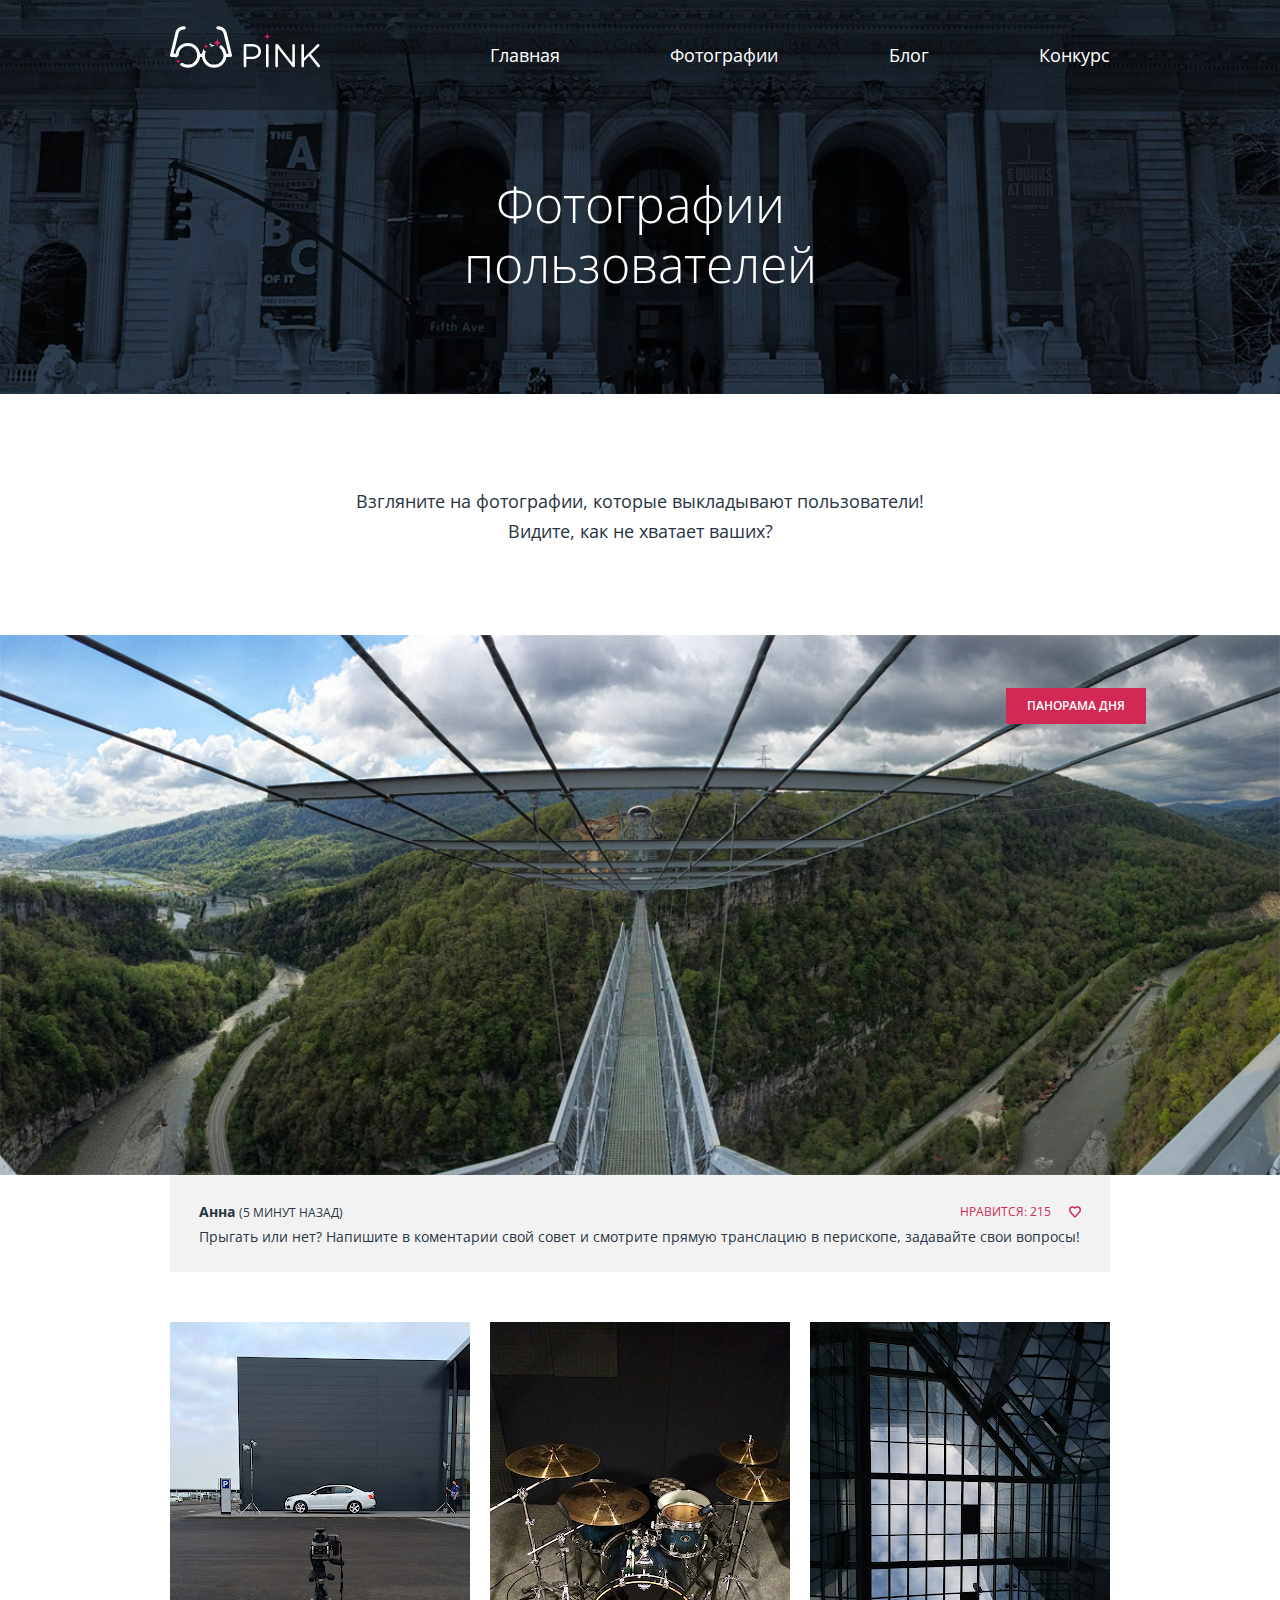
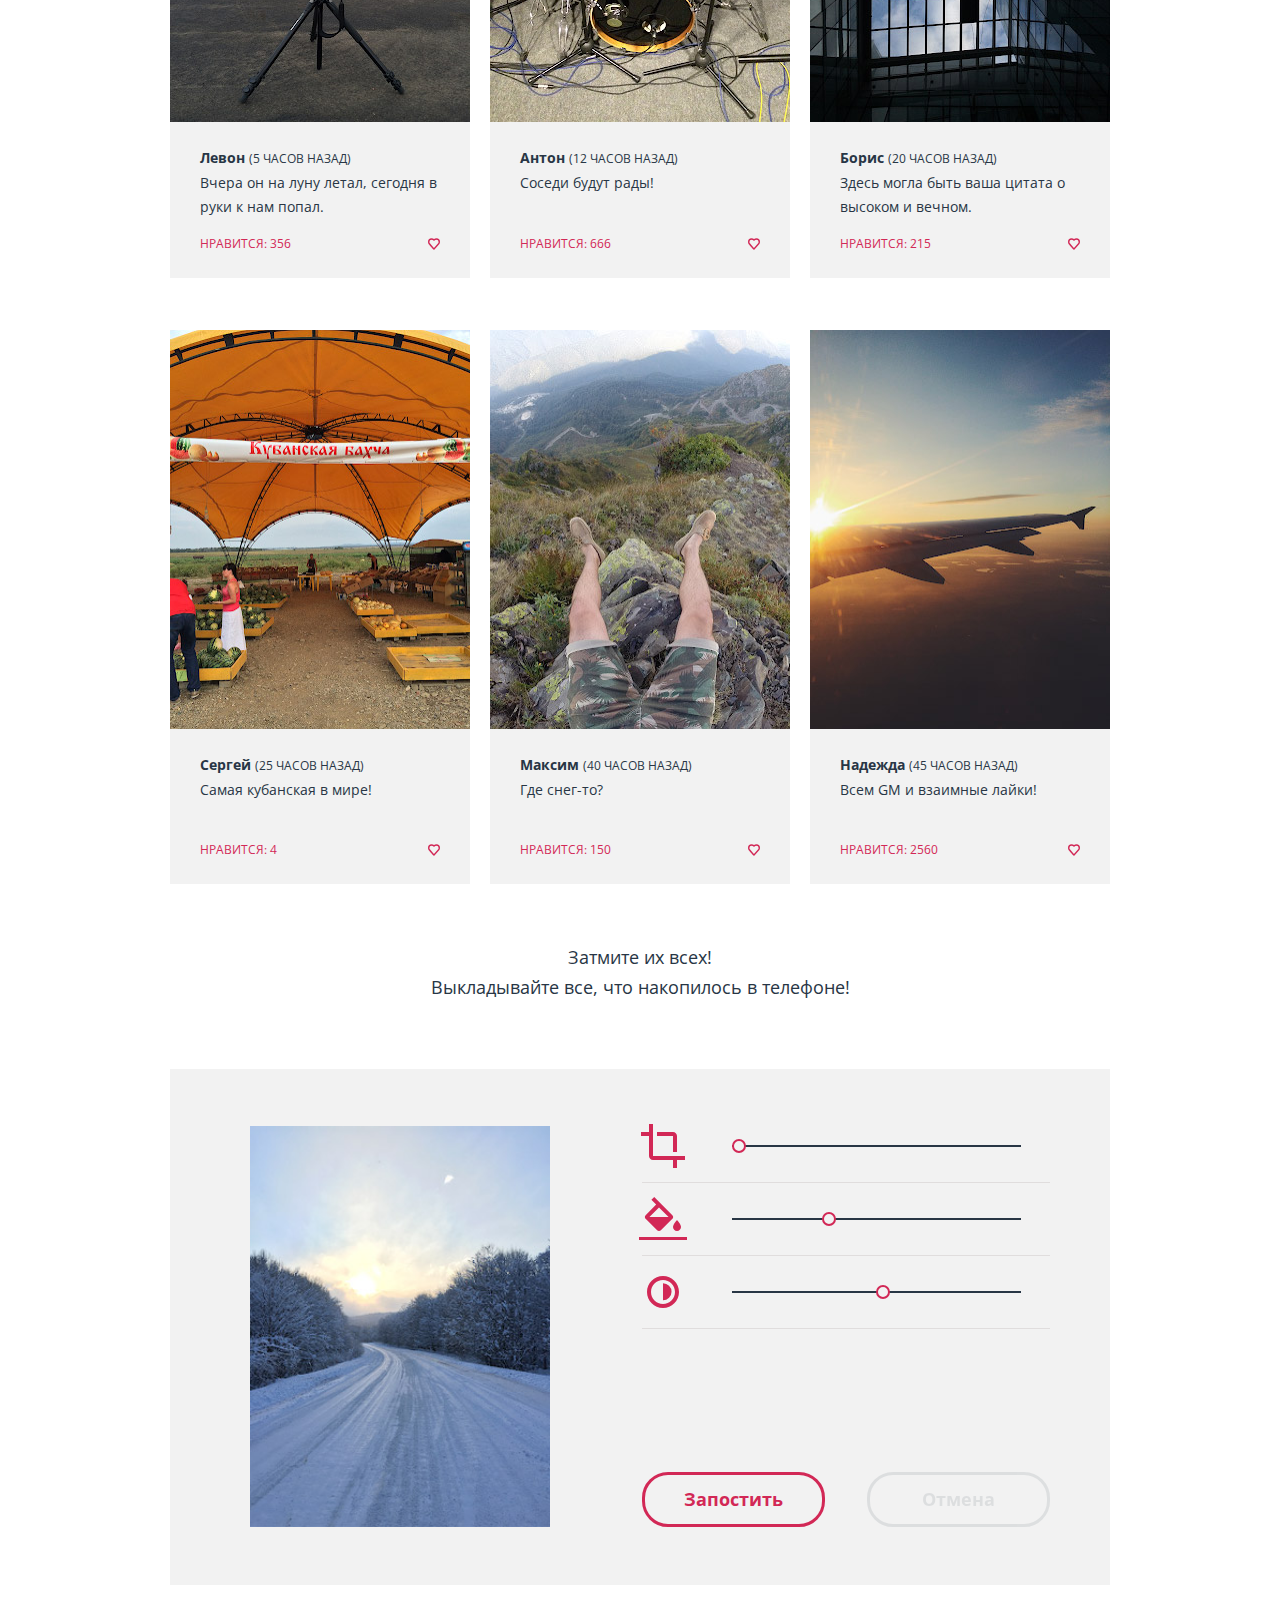
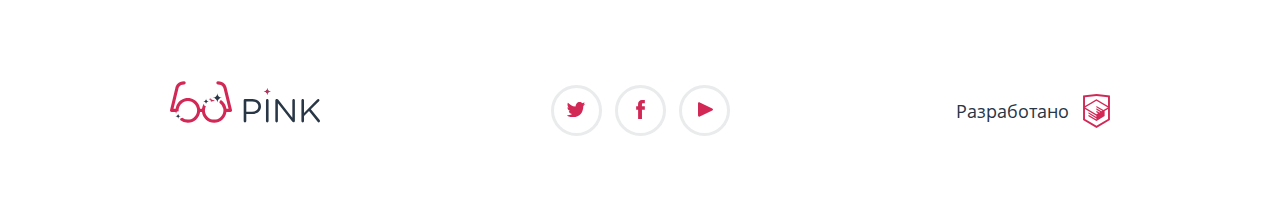
==== commit 57db33f1: "small bugfix" ====
--- a/photos.html
+++ b/photos.html
@@ -5,7 +5,7 @@
   <meta name="viewport" content="width=device-width,initial-scale=1">
   <title>Pink</title>
   <link href="https://fonts.googleapis.com/css?family=Open+Sans:300,400,600,700&amp;subset=cyrillic" rel="stylesheet" type="text/css">
-  <link rel="stylesheet" href="css/style.min.css?ver=11">
+  <link rel="stylesheet" href="css/style.min.css?ver=2">
   <link rel="shortcut icon" type="image/vnd.microsoft.icon" href="favicon.ico">
   <link rel="icon" type="image/png" href="favicon-96x96.png" sizes="96x96">
   <link rel="icon" type="image/png" href="favicon-32x32.png" sizes="32x32">
@@ -16,10 +16,10 @@
   <header class="page-header">
     <nav class="main-nav">
       <div class="main-nav__wrapper">
-        <a href="#" class="main-nav__logo-link">Главная
+        <a href="index.html" class="main-nav__logo-link">Главная
           <svg class="logo  main-nav__logo" width="150" height="44">
             <use class="logo__glasses" xlink:href="#logo__glasses" xmlns:xlink="http://www.w3.org/1999/xlink" fill="#fff"></use>
-            <use class="logo__glasses-full  logo__glasses-full_heder" xlink:href="#logo__glasses-full" xmlns:xlink="http://www.w3.org/1999/xlink" fill="#fff"></use>
+            <use class="logo__glasses-full  logo__glasses-full_header" xlink:href="#logo__glasses-full" xmlns:xlink="http://www.w3.org/1999/xlink" fill="#fff"></use>
             <use class="logo__stars" xlink:href="#logo__stars" xmlns:xlink="http://www.w3.org/1999/xlink" fill="#d22856"></use>
             <use class="logo__letters" xlink:href="#logo__letters" xmlns:xlink="http://www.w3.org/1999/xlink" fill="#fff"></use>
           </svg>
@@ -45,16 +45,17 @@
   <main class="main">
     <section class="photos">
       <div class="photos__wrapper">
+        <h2 class="visually-hidden">Фото пользователей</h2>
         <p class="photos__intro">Взгляните на&nbsp;фотографии, которые выкладывают пользователи! Видите, как не&nbsp;хватает ваших?</p>
       </div>
 
       <article class="photos__panorama">
         <a href="#" title="Панорама дня" class="photos__link">
-          <span class="photos__panorama-title">ПАНОРАМА ДНЯ</span>
+          <h3 class="photos__panorama-title">ПАНОРАМА ДНЯ</h3>
           <picture>
             <source media="(min-width: 1020px)" srcset="img/photos/panorama-desktop.jpg 1x, img/photos/panorama-desktop@2x.jpg 2x" />
             <source media="(min-width: 700px)" srcset="img/photos/panorama-tablet.jpg 1x, img/photos/panorama-tablet@2x.jpg 2x" />
-            <img src="img/photos/panorama-mobile.jpg" srcset="img/photos/panorama-mobile@2x.jpg 2x" alt="Панорама дня" class="photos__img photos__img_panorama" width="100%"/>
+            <img src="img/photos/panorama-mobile.jpg" srcset="img/photos/panorama-mobile@2x.jpg 2x" alt="Панорама дня" class="photos__img photos__img_panorama"/>
           </picture>
         </a>
         <div class="photos__wrapper">
@@ -67,7 +68,7 @@
             <div class="photos__like-section  photos__like-section_panorama">
               <a href="#" title="Like" class="photos__like-link  photos__like-link_panorama">Like
                 <svg class="photos__like-svg" width="12" height="12">
-                  <use xlink:href="#icon-heart" mlns:xlink="http://www.w3.org/1999/xlink"></use>
+                  <use xlink:href="#icon-heart" xmlns:xlink="http://www.w3.org/1999/xlink"></use>
                 </svg>
               </a>
               <span class="photos__like-text">НРАВИТСЯ:&nbsp;<span class="photos__like-quantity">215</span></span>
@@ -79,6 +80,7 @@
 
       <div class="photos__inner">
         <article class="photos__item">
+          <h3 class="visually-hidden">Фото пользователя</h3>
           <a href="#" title="photo" class="photos__link">
             <picture class="photos__picture">
               <source media="(min-width: 1020px)" srcset="img/photos/photo-1-desktop.jpg 1x, img/photos/photo-1-desktop@2x.jpg 2x" />
@@ -95,7 +97,7 @@
             <div class="photos__like-section">
               <a href="#" title="Like" class="photos__like-link">Like
                 <svg class="photos__like-svg" width="12" height="12">
-                  <use xlink:href="#icon-heart" mlns:xlink="http://www.w3.org/1999/xlink"></use>
+                  <use xlink:href="#icon-heart" xmlns:xlink="http://www.w3.org/1999/xlink"></use>
                 </svg>
               </a>
               <span class="photos__like-text">НРАВИТСЯ:&nbsp;<span class="photos__like-quantity">356</span></span>
@@ -104,6 +106,7 @@
         </article>
 
         <article class="photos__item">
+          <h3 class="visually-hidden">Фото пользователя</h3>
           <a href="#" title="photo" class="photos__link">
             <picture class="photos__picture">
               <source media="(min-width: 1020px)" srcset="img/photos/photo-2-desktop.jpg 1x, img/photos/photo-2-desktop@2x.jpg 2x" />
@@ -120,7 +123,7 @@
             <div class="photos__like-section">
               <a href="#" title="Like" class="photos__like-link">Like
                 <svg class="photos__like-svg" width="12" height="12">
-                  <use xlink:href="#icon-heart" mlns:xlink="http://www.w3.org/1999/xlink"></use>
+                  <use xlink:href="#icon-heart" xmlns:xlink="http://www.w3.org/1999/xlink"></use>
                 </svg>
               </a>
               <span class="photos__like-text">НРАВИТСЯ:&nbsp;<span class="photos__like-quantity">666</span></span>
@@ -129,6 +132,7 @@
         </article>
 
         <article class="photos__item">
+          <h3 class="visually-hidden">Фото пользователя</h3>
           <a href="#" title="photo" class="photos__link">
             <picture class="photos__picture">
               <source media="(min-width: 1020px)" srcset="img/photos/photo-3-desktop.jpg 1x, img/photos/photo-3-desktop@2x.jpg 2x" />
@@ -145,7 +149,7 @@
             <div class="photos__like-section">
               <a href="#" title="Like" class="photos__like-link">Like
                 <svg class="photos__like-svg" width="12" height="12">
-                  <use xlink:href="#icon-heart" mlns:xlink="http://www.w3.org/1999/xlink"></use>
+                  <use xlink:href="#icon-heart" xmlns:xlink="http://www.w3.org/1999/xlink"></use>
                 </svg>
               </a>
               <span class="photos__like-text">НРАВИТСЯ:&nbsp;<span class="photos__like-quantity">215</span></span>
@@ -154,6 +158,7 @@
         </article>
 
         <article class="photos__item">
+          <h3 class="visually-hidden">Фото пользователя</h3>
           <a href="#" title="photo" class="photos__link">
             <picture class="photos__picture">
               <source media="(min-width: 1020px)" srcset="img/photos/photo-4-desktop.jpg 1x, img/photos/photo-4-desktop@2x.jpg 2x" />
@@ -170,7 +175,7 @@
             <div class="photos__like-section">
               <a href="#" title="Like" class="photos__like-link">Like
                 <svg class="photos__like-svg" width="12" height="12">
-                  <use xlink:href="#icon-heart" mlns:xlink="http://www.w3.org/1999/xlink"></use>
+                  <use xlink:href="#icon-heart" xmlns:xlink="http://www.w3.org/1999/xlink"></use>
                 </svg>
               </a>
               <span class="photos__like-text">НРАВИТСЯ:&nbsp;<span class="photos__like-quantity">4</span></span>
@@ -179,6 +184,7 @@
         </article>
 
         <article class="photos__item">
+          <h3 class="visually-hidden">Фото пользователя</h3>
           <a href="#" title="photo" class="photos__link">
             <picture class="photos__picture">
               <source media="(min-width: 1020px)" srcset="img/photos/photo-5-desktop.jpg 1x, img/photos/photo-5-desktop@2x.jpg 2x" />
@@ -195,7 +201,7 @@
             <div class="photos__like-section">
               <a href="#" title="Like" class="photos__like-link">Like
                 <svg class="photos__like-svg" width="12" height="12">
-                  <use xlink:href="#icon-heart" mlns:xlink="http://www.w3.org/1999/xlink"></use>
+                  <use xlink:href="#icon-heart" xmlns:xlink="http://www.w3.org/1999/xlink"></use>
                 </svg>
               </a>
               <span class="photos__like-text">НРАВИТСЯ:&nbsp;<span class="photos__like-quantity">150</span></span>
@@ -204,6 +210,7 @@
         </article>
 
         <article class="photos__item">
+          <h3 class="visually-hidden">Фото пользователя</h3>
           <a href="#" title="photo" class="photos__link">
             <picture class="photos__picture">
               <source media="(min-width: 1020px)" srcset="img/photos/photo-6-desktop.jpg 1x, img/photos/photo-6-desktop@2x.jpg 2x" />
@@ -220,7 +227,7 @@
             <div class="photos__like-section">
               <a href="#" title="Like" class="photos__like-link">Like
                 <svg class="photos__like-svg" width="12" height="12">
-                  <use xlink:href="#icon-heart" mlns:xlink="http://www.w3.org/1999/xlink"></use>
+                  <use xlink:href="#icon-heart" xmlns:xlink="http://www.w3.org/1999/xlink"></use>
                 </svg>
               </a>
               <span class="photos__like-text">НРАВИТСЯ:&nbsp;<span class="photos__like-quantity">2560</span></span>
@@ -236,6 +243,7 @@
     </section>
 
     <section class="post-image">
+      <h2 class="visually-hidden">Форма загрузки фото</h2>
       <form class="post-image__form" action="https://echo.htmlacademy.ru" method="get">
         <div class="post-image__img-wrapper">
           <picture class="post-image__picture">
--- a/css/style.min.css
+++ b/css/style.min.css
@@ -1,4 +1,4 @@
 /*! normalize.css v7.0.0 | MIT License | github.com/necolas/normalize.css */
 html{line-height:1.15;-ms-text-size-adjust:100%;-webkit-text-size-adjust:100%}body{margin:0;background:#fff;font-family:"Open Sans","Arial",sans-serif;font-size:18px;display:-webkit-box;display:-ms-flexbox;display:flex;-webkit-box-orient:vertical;-webkit-box-direction:normal;-ms-flex-direction:column;flex-direction:column;height:100vh}article,aside,details,figcaption,figure,footer,header,main,menu,nav,section{display:block}h1{font-size:2em;margin:.67em 0}figure{margin:1em 40px}hr{-webkit-box-sizing:content-box;box-sizing:content-box;height:0;overflow:visible}code,kbd,pre,samp{font-family:monospace,monospace;font-size:1em}a,body,mark{color:#000}a{-webkit-text-decoration-skip:objects;background-color:transparent}abbr[title]{border-bottom:none;-webkit-text-decoration:underline dotted;text-decoration:underline dotted}b,strong{font-weight:bolder}dfn{font-style:italic}mark{background-color:#ff0}small{font-size:80%}sub,sup{font-size:75%;line-height:0;position:relative;vertical-align:baseline}sub{bottom:-.25em}sup{top:-.5em}audio,canvas,video{display:inline-block}audio:not([controls]){display:none;height:0}img{border-style:none;max-width:100%;height:auto}svg:not(:root){overflow:hidden}button,input,optgroup,select,textarea{font-family:sans-serif;font-size:100%;line-height:1.15;margin:0}button,input{overflow:visible}button,select{text-transform:none}[type=reset],[type=submit],button,html [type=button]{-webkit-appearance:button}[type=button]::-moz-focus-inner,[type=reset]::-moz-focus-inner,[type=submit]::-moz-focus-inner,button::-moz-focus-inner{border-style:none;padding:0}[type=button]:-moz-focusring,[type=reset]:-moz-focusring,[type=submit]:-moz-focusring,button:-moz-focusring{outline:1px dotted ButtonText}fieldset{padding:.35em .75em .625em}legend{color:inherit;display:table;max-width:100%;white-space:normal}progress{display:inline-block;vertical-align:baseline}textarea{overflow:auto;resize:none}[type=checkbox],[type=radio],legend{-webkit-box-sizing:border-box;box-sizing:border-box;padding:0}[type=number]::-webkit-inner-spin-button,[type=number]::-webkit-outer-spin-button{height:auto}[type=search]{-webkit-appearance:textfield;outline-offset:-2px}[type=search]::-webkit-search-cancel-button,[type=search]::-webkit-search-decoration{-webkit-appearance:none}::-webkit-file-upload-button{-webkit-appearance:button;font:inherit}summary{display:list-item}[hidden],template{display:none}.page-header{-webkit-box-flex:0;-ms-flex:0 0 auto;flex:0 0 auto}.main{-webkit-box-flex:1;-ms-flex:1 0 auto;flex:1 0 auto}.page-footer{-webkit-box-flex:0;-ms-flex:0 0 auto;flex:0 0 auto}.copyright__svg,.logo,.logo__glasses,.logo__glasses-full,.logo__istar,.logo__letters,.logo__stars{-webkit-transition:all .2s;-o-transition:all .2s;transition:all .2s}.main-nav__logo-link:hover .logo .logo__glasses,.main-nav__logo-link:hover .logo .logo__glasses-full,.main-nav__logo-link:hover .logo .logo__letters{fill:#d22856}.main-nav__logo-link:active .logo .logo__glasses,.main-nav__logo-link:active .logo .logo__glasses-full,.main-nav__logo-link:active .logo .logo__letters,.main-nav__logo-link:hover .logo .logo__stars{fill:#fff}.page-footer__logo-link:hover .logo .logo__letters{fill:#d22856}.page-footer__logo-link:active .logo .logo__letters,.page-footer__logo-link:hover .logo .logo__istar{fill:#283645}.page-footer__logo-link:active .logo .logo__istar{fill:#d22856}.main-nav__logo-link:active .logo,.page-footer__logo-link:active .logo{opacity:.3}.copyright__link:hover .copyright__svg{fill:#283645}.copyright__link:active .copyright__svg{opacity:.3}.reviews__btn-svg{fill:#c7bebe}.reviews__btn:hover .reviews__btn-svg{fill:#8f7e7e}.reviews__btn:active .reviews__btn-svg{opacity:.1}
 /*! nouislider - 10.0.0 - 2017-05-28 14:52:48 */
-.noUi-target,.noUi-target *{-webkit-touch-callout:none;-webkit-tap-highlight-color:transparent;-webkit-user-select:none;-ms-touch-action:none;touch-action:none;-ms-user-select:none;-moz-user-select:none;user-select:none;-webkit-box-sizing:border-box;box-sizing:border-box}.noUi-target{position:relative;direction:ltr}.noUi-base{width:100%;height:100%;position:relative;z-index:1}.noUi-connect{position:absolute;right:0;top:0;left:0;bottom:0}.noUi-origin{position:absolute;height:0;width:0}.noUi-handle{position:relative;z-index:1}.noUi-state-tap .noUi-connect,.noUi-state-tap .noUi-origin{-webkit-transition:top .3s,right .3s,bottom .3s,left .3s;-o-transition:top .3s,right .3s,bottom .3s,left .3s;transition:top .3s,right .3s,bottom .3s,left .3s}.noUi-state-drag *{cursor:inherit!important}.noUi-base,.noUi-handle{-webkit-transform:translate3d(0,0,0);transform:translate3d(0,0,0)}.noUi-horizontal{height:2px}.noUi-horizontal .noUi-handle{left:0;top:-6px}.noUi-vertical{width:2px}.noUi-vertical .noUi-handle{left:-6px;top:-17px}.noUi-target{background:#283645}.noUi-connect{background:#3fb8af;-webkit-transition:background 450ms;-o-transition:background 450ms;transition:background 450ms}.noUi-handle{width:14px;height:14px;background-color:#f2f2f2;border:2px solid #d22856;border-radius:50%;outline:0;cursor:pointer;-webkit-transition:all .2s;-o-transition:all .2s;transition:all .2s}.noUi-active{background-color:#d22856}.noUi-draggable{cursor:ew-resize}.noUi-vertical .noUi-draggable{cursor:ns-resize}[disabled] .noUi-connect{background:#b8b8b8}[disabled] .noUi-handle,[disabled].noUi-handle,[disabled].noUi-target{cursor:not-allowed}.noUi-pips,.noUi-pips *{-webkit-box-sizing:border-box;box-sizing:border-box}.noUi-pips{position:absolute;color:#999}.noUi-value{position:absolute;white-space:nowrap;text-align:center}.noUi-value-sub{color:#ccc;font-size:10px}.noUi-marker{position:absolute;background:#ccc}.noUi-marker-large,.noUi-marker-sub{background:#aaa}.noUi-pips-horizontal{padding:10px 0;height:80px;top:100%;left:0;width:100%}.noUi-value-horizontal{-webkit-transform:translate3d(-50%,50%,0);transform:translate3d(-50%,50%,0)}.noUi-marker-horizontal.noUi-marker{margin-left:-1px;width:2px;height:5px}.noUi-marker-horizontal.noUi-marker-sub{height:10px}.noUi-marker-horizontal.noUi-marker-large{height:15px}.noUi-pips-vertical{padding:0 10px;height:100%;top:0;left:100%}.noUi-value-vertical{-webkit-transform:translate3d(0,50%,0);transform:translate3d(0,50%,0);padding-left:25px}.noUi-marker-vertical.noUi-marker{width:5px;height:2px;margin-top:-1px}.noUi-marker-vertical.noUi-marker-sub{width:10px}.noUi-marker-vertical.noUi-marker-large{width:15px}.noUi-tooltip{display:block;position:absolute;border:1px solid #d9d9d9;border-radius:3px;background:#fff;color:#000;padding:5px;text-align:center;white-space:nowrap}.noUi-horizontal .noUi-tooltip{-webkit-transform:translate(-50%,0);-ms-transform:translate(-50%,0);transform:translate(-50%,0);left:50%;bottom:120%}.noUi-vertical .noUi-tooltip{-webkit-transform:translate(0,-50%);-ms-transform:translate(0,-50%);transform:translate(0,-50%);top:50%;right:120%}.popup-overlay{position:fixed;top:-20vh;left:0;right:0;bottom:-20vh;background:rgba(0,0,0,.5);opacity:0;-webkit-transform:scale(0);-ms-transform:scale(0);transform:scale(0);-webkit-transition:opacity .4s;-o-transition:opacity .4s;transition:opacity .4s;z-index:49}.btn{display:block;-webkit-box-sizing:border-box;box-sizing:border-box;padding:14px 15px 17px;border:3px solid #fff;border-radius:26px;outline:0;background-color:transparent;font-family:"Open Sans","Arial",sans-serif;text-align:center;text-decoration:none;font-size:18px;line-height:18px;font-weight:700;color:#fff;overflow:hidden;cursor:pointer}.btn:hover{background-color:#fff;color:#d22856}.btn:active{color:rgba(210,40,86,.3)}.btn_width-100{width:100%}.btn_pink{color:#d22856;border-color:#d22856}.btn_pink:hover{background-color:#d22856;color:#fff}.btn_pink:active{color:rgba(255,255,255,.3)}.btn_grey,.btn_grey:hover{color:#283645;border-color:#283645;opacity:.1}.btn_grey:hover{background-color:transparent;opacity:.3}.btn_grey:active{color:rgba(255,255,255,.3);background-color:#283645;border-color:#283645}.slider{width:auto}.slider__input{display:none}.slider__inner{overflow:hidden;width:auto}.slider__list{display:-webkit-box;display:-ms-flexbox;display:flex;width:auto;list-style:none;margin:0;padding:0;-webkit-transition:all .5s;-o-transition:all .5s;transition:all .5s}.slider__item{width:100%;-ms-flex-negative:0;flex-shrink:0;margin:0;padding:0}.slider__toggles{padding:5px 30px;text-align:center}.slider__toggle{display:inline-block;width:6px;height:6px;cursor:pointer;margin-right:8px;border-radius:50%;border:3px solid transparent;background-clip:padding-box;background-color:#c7bebe;vertical-align:middle;font-size:0}.slider__toggle:last-child{margin-right:0}.page-header{background-color:#283645;color:#fff}.page-header a{color:#fff}.page-footer{-webkit-box-sizing:border-box;box-sizing:border-box;min-width:320px;display:-webkit-box;display:-ms-flexbox;display:flex;-webkit-box-orient:vertical;-webkit-box-direction:normal;-ms-flex-direction:column;flex-direction:column;-webkit-box-align:center;-ms-flex-align:center;align-items:center;padding:38px 6.2% 20px}.page-footer__social{margin:35px auto 38px}.main-nav,.main-nav__wrapper{width:100%;display:-webkit-box;display:-ms-flexbox;display:flex}.main-nav{position:absolute;min-height:66px;background-color:rgba(0,0,0,.3);-webkit-box-orient:vertical;-webkit-box-direction:normal;-ms-flex-direction:column;flex-direction:column}.main-nav__wrapper{max-width:940px;margin:0 auto;-ms-flex-wrap:wrap;flex-wrap:wrap;-webkit-box-pack:justify;-ms-flex-pack:justify;justify-content:space-between;-webkit-box-align:center;-ms-flex-align:center;align-items:center;-ms-flex-line-pack:center;align-content:center}.main-nav__logo-link{position:relative;top:-8px;display:block;font-size:0;margin:-22px 0;z-index:1}.main-nav__check{display:none}.main-nav__toggle{position:relative;width:50px;height:50px;font-size:0;border:0;outline:0;cursor:pointer;z-index:1}.main-nav__toggle::after,.main-nav__toggle::before{content:"";position:absolute;top:14px;left:0;width:50px;height:4px;background:#fff;-webkit-transition:all .25s;-o-transition:all .25s;transition:all .25s}.main-nav__toggle::after{top:34px;-webkit-box-shadow:0 -10px 0 0 #fff;box-shadow:0 -10px 0 0 #fff}.main-nav__toggle:hover::before{background:#d22856}.main-nav__toggle:hover::after{background:#d22856;-webkit-box-shadow:0 -10px 0 0 #d22856;box-shadow:0 -10px 0 0 #d22856}.main-nav__toggle:active::after,.main-nav__toggle:active::before{opacity:.3}.main-nav__items{list-style:none;margin:0;padding:0}.main-nav__link{display:block;text-align:center;text-decoration:none}.promo{display:-webkit-box;display:-ms-flexbox;display:flex;-webkit-box-orient:vertical;-webkit-box-direction:normal;-ms-flex-direction:column;flex-direction:column;min-height:730px}.promo__wrapper,.promo__wrapper_intro{-webkit-box-sizing:border-box;box-sizing:border-box}.promo__wrapper{min-width:320px;padding-left:6.2%;padding-right:6.2%}.promo__wrapper_intro{padding-top:150px}.promo__title{display:none;width:300px;font-weight:300;text-align:center}.download-app{padding:28px 0 16px;width:300px}.download-app__platforms{display:-webkit-box;display:-ms-flexbox;display:flex;-webkit-box-pack:justify;-ms-flex-pack:justify;justify-content:space-between;margin:31px 38px 2px}.download-app__link{display:block;-webkit-box-sizing:border-box;box-sizing:border-box;font-size:0}.download-app__link_android,.download-app__link_windows{padding-top:5px}.download-app__description{font-size:18px;font-weight:300;line-height:24px;text-align:center}.slogan{-webkit-box-sizing:border-box;box-sizing:border-box;min-width:320px;padding-left:6.2%;padding-right:6.2%}.slogan__text{font-size:24px;font-weight:300;line-height:29px;text-align:center;margin:40px 0 28px}.slogan__text_second{margin:28px 0 31px}.features{position:relative;background-color:#f2f2f2}.features::before{content:"";position:absolute;display:block;top:0;width:0;height:0;border-bottom:33px solid #f2f2f2;border-left:100vw solid #fff}.features__wrapper{-webkit-box-sizing:border-box;box-sizing:border-box;min-width:320px;padding-left:6.2%;padding-right:6.2%;position:relative;min-height:450px;z-index:1;padding-top:67px}.features__item{display:-webkit-box;display:-ms-flexbox;display:flex;-webkit-box-orient:vertical;-webkit-box-direction:normal;-ms-flex-direction:column;flex-direction:column;-webkit-box-align:center;-ms-flex-align:center;align-items:center}.features__picture{font-size:0;display:none}.features__picture_last{display:block;-webkit-box-ordinal-group:2;-ms-flex-order:1;order:1;margin-top:26px}.features__content{text-align:center;width:100%}.features__title{font-size:18px;margin:18px 0 15px}.features__text{font-size:14px;line-height:24px;color:#283645}.proof{padding:58px 0}.proof__wrapper{-webkit-box-sizing:border-box;box-sizing:border-box;min-width:320px;padding-left:6.2%;padding-right:6.2%;display:-webkit-box;display:-ms-flexbox;display:flex;-webkit-box-pack:justify;-ms-flex-pack:justify;justify-content:space-between;-webkit-box-align:center;-ms-flex-align:center;align-items:center}.proof__svg,.proof__timer{-ms-flex-negative:0;flex-shrink:0}.proof__svg{width:240px;height:277px}.proof__content{width:50%}.proof__title{width:170px;font-size:30px;line-height:36px;margin:5px 0 10px}.proof__text{margin:10px 0;font-size:14px;line-height:24px;color:#283645}.proof__link{border-bottom:1px solid #d22856;color:#d22856;font-size:14px;text-decoration:none}.reviews__slider,.reviews__wrapper{-webkit-box-sizing:border-box;box-sizing:border-box}.reviews__wrapper{min-width:320px;padding-left:6.2%;padding-right:6.2%}.reviews__slider{display:-webkit-box;display:-ms-flexbox;display:flex;-ms-flex-wrap:wrap;flex-wrap:wrap;width:100%}.reviews__btn{display:none;border:0;border-radius:0;-ms-flex-item-align:start;align-self:flex-start;position:relative;top:13px}.reviews__btn_prev{left:-15px}.reviews__btn_next{right:-15px}.reviews__inner{margin:0 auto}.reviews__item{position:relative;-webkit-box-sizing:border-box;box-sizing:border-box;padding:29px 0 22px;display:-webkit-box;display:-ms-flexbox;display:flex;-webkit-box-orient:vertical;-webkit-box-direction:normal;-ms-flex-direction:column;flex-direction:column}.reviews__autor-name{display:block;margin:13px 0;font-style:normal;font-weight:700;font-size:18px;line-height:30px;text-align:center}.reviews__author-description,.reviews__quote{font-size:14px;line-height:30px;text-align:center;color:#283645}.reviews__author-description{display:block}.reviews__quote{margin:0;padding:0}.reviews__quote::before{content:"«";margin-right:-2px}.reviews__quote::after{content:"»";margin-left:-2px}.reviews__toggles{margin:0 auto}.price{position:relative;padding:88px 0 68px;background-color:#f2f2f2}.price::before{content:"";position:absolute;display:block;top:0;width:0;height:0;border-bottom:54px solid #f2f2f2;border-left:100vw solid #fff}.price__slider{-webkit-box-sizing:border-box;box-sizing:border-box;min-width:320px;position:relative;padding:0;z-index:1}.price__toggles{display:none}.price-table{border-collapse:collapse;table-layout:fixed;border:2px solid transparent}.price-table__header{position:relative;z-index:-1;background-color:#283645;color:#fff;padding:13px 10px 10px;text-transform:uppercase;text-align:center;overflow:hidden;-o-text-overflow:ellipsis;text-overflow:ellipsis}.price-table__header:nth-child(n+2){border-bottom:2px solid #283645}.price-table__header:nth-child(n+3){border-left:2px solid #f2f2f2}.price-table__header:last-child{-webkit-box-shadow:2px 1px 0 #283645;box-shadow:2px 1px 0 #283645}.price-table__header_empty{visibility:hidden}.price-table__header_hit::before,.price-table__option_yes::before{display:block;-webkit-transform:rotate(-45deg);-ms-transform:rotate(-45deg);transform:rotate(-45deg)}.price-table__header_hit::before{left:-80px;background-color:#d22856;font-size:14px;line-height:28px;font-weight:400;text-align:center;content:"ХИТ";position:absolute;top:5px;width:200px}.price-table__title{font-size:16px;line-height:28px;font-weight:700}.price-table__cost{font-size:18px;line-height:26px;font-weight:300}.price-table__option,.price-table__service{border:2px solid #e5e5e5;padding:14px 15px 15px;background-color:#fff;overflow:hidden;-o-text-overflow:ellipsis;text-overflow:ellipsis;font-size:14px;color:#283645}.price-table__option{font-size:0;text-align:center}.price-table__option_yes::before{content:"";position:relative;top:-2px;width:25px;margin:0 auto;height:12px;border-bottom:solid 3px #3dc644;border-left:solid 3px #3dc644}.price-table__option_no::after,.price-table__option_no::before{content:"";position:relative;display:block;width:36px;margin:0 auto;height:3px;background-color:#f25b26}.price-table__option_no::before{top:1.5px;-webkit-transform:rotate(-44deg);-ms-transform:rotate(-44deg);transform:rotate(-44deg)}.price-table__option_no::after{-webkit-transform:rotate(44deg);-ms-transform:rotate(44deg);transform:rotate(44deg);bottom:1px}.contacts{-webkit-box-sizing:border-box;box-sizing:border-box;min-width:320px;position:relative;padding:22px 6.2% 28px;text-align:center;z-index:2}.contacts__title{font-size:24px;font-weight:300;line-height:29px;color:#283645}.contacts__items{display:-webkit-box;display:-ms-flexbox;display:flex;-webkit-box-orient:vertical;-webkit-box-direction:normal;-ms-flex-direction:column;flex-direction:column}.contacts__item{margin:15px 0 10px}.contacts__item-title{margin:0;font-size:18px;line-height:24px}.contacts__info{font-size:24px;line-height:29px;font-weight:300;color:#d22856;text-decoration:none}.map{position:relative;height:200px;background:url(../img/map/map-mobile.jpg) 50% 40% no-repeat;overflow:hidden}.map::before{content:"";position:absolute;top:0;left:50%;-webkit-transform:translateX(-50%);-ms-transform:translateX(-50%);transform:translateX(-50%);border-left:50vw solid transparent;border-right:50vw solid transparent;border-top:35px solid #fff;z-index:1}.page-heading,.page-heading__wrapper{-webkit-box-sizing:border-box;box-sizing:border-box}.page-heading{min-height:237px;padding:70px 0 10px}.page-heading__wrapper{min-width:320px;padding-left:6.2%;padding-right:6.2%}.page-heading__title{margin:26px auto;text-align:center;font-size:24px;line-height:29px;font-weight:300}.photos{color:#283645}.photos__intro,.photos__wrapper{-webkit-box-sizing:border-box;box-sizing:border-box}.photos__wrapper{min-width:320px;padding-left:6.2%;padding-right:6.2%}.photos__intro{margin:45px 0 49px;padding:0 5%;font-size:14px;line-height:30px;font-weight:400;text-align:center}.photos__link{position:relative;display:block;font-size:0}.photos__panorama-title{position:absolute;display:block;top:0;right:6%;padding:12px 21px;background:#d22856;color:#fff;font-size:12px;line-height:12px;font-weight:600}.photos__description{display:-webkit-box;display:-ms-flexbox;display:flex;-webkit-box-orient:vertical;-webkit-box-direction:normal;-ms-flex-direction:column;flex-direction:column;-webkit-box-sizing:border-box;box-sizing:border-box;padding:18px 6% 15px;background-color:#f2f2f2;font-size:14px;line-height:24px}.photos__img{width:100%;height:auto}.photos__author{font-style:normal;font-weight:700}.photos__time{font-size:12px;text-transform:uppercase}.photos__comment{margin:0}.photos__like-section{display:-webkit-box;display:-ms-flexbox;display:flex;-webkit-box-align:center;-ms-flex-align:center;align-items:center;margin:10px 0 5px}.photos__like-link{display:inline-block;font-size:0;line-height:0;margin-right:14px;margin-left:-3px;padding:5px}.photos__like-text{text-transform:uppercase;font-size:12px;color:#d22856}.photos__inner,.photos__item{display:-webkit-box;display:-ms-flexbox;display:flex;-webkit-box-orient:vertical;-webkit-box-direction:normal;-ms-flex-direction:column;flex-direction:column}.photos__inner{-webkit-box-sizing:border-box;box-sizing:border-box;min-width:320px;padding-left:6.2%;padding-right:6.2%;-webkit-box-align:center;-ms-flex-align:center;align-items:center}.photos__item{margin-top:19px;width:100%;max-width:400px}.photos__promo{margin:42px 0;text-align:center;font-size:14px;line-height:30px;color:#283645}.post-image{-webkit-box-sizing:border-box;box-sizing:border-box;padding:20px 0;background-color:#f2f2f2;overflow:hidden}.post-image__form{width:100%;max-width:400px;margin:0 auto}.post-image__img-wrapper{position:relative;width:100%;-webkit-box-sizing:border-box;box-sizing:border-box}.post-image__picture{width:100%}.post-image__img{display:block;width:100%;height:auto}.post-image__mask{position:absolute;-webkit-box-sizing:border-box;box-sizing:border-box;top:0;bottom:0;left:0;right:0;border-color:#d22856;border-style:solid}.post-image__btn{width:100%;max-width:400px;margin:12px auto}.post-image__download-lbl{width:100%;display:none}.post-image__download-input{display:none}.post-image__tool,.post-image__tools{-webkit-box-sizing:border-box;box-sizing:border-box}.post-image__tools{display:-webkit-box;display:-ms-flexbox;display:flex;-webkit-box-pack:justify;-ms-flex-pack:justify;justify-content:space-between;margin:31px auto 0}.post-image__tool{width:65px;height:65px;background-color:transparent;border:0;outline:0;font-size:0;line-height:0}.post-image__tool_saturete{padding-top:6px}.post-image__range-wrapper{-webkit-box-sizing:border-box;box-sizing:border-box;padding:30px 12% 34px}.post-image__filter-scale{position:relative;height:2px;background-color:#283645}.post-image__filter-scale::after,.social__link{border-radius:50%;-webkit-transition:all .2s;-o-transition:all .2s;transition:all .2s}.post-image__filter-scale::after{content:"";position:absolute;top:-6px;left:80%;background-color:#f2f2f2;cursor:pointer;display:block;width:10px;height:10px;border:2px solid #d22856}.post-image__filter-scale:hover::after{background-color:#d22856}.post-image__submits{padding:26px 6.2% 9px}.social__link{display:inline-block;-webkit-box-sizing:border-box;box-sizing:border-box;width:51px;height:51px;padding-top:12px;border:3px solid #e9ebec;font-size:0;text-align:center;margin-right:8px}.social__link:last-child{margin-right:0;padding-left:2px}.social__link:hover{border-color:#283645}.social__link:active{opacity:.3}.copyright{display:-webkit-box;display:-ms-flexbox;display:flex;-webkit-box-align:center;-ms-flex-align:center;align-items:center}.copyright__text{font-size:14px;line-height:18px;margin-right:14px;color:#283645}.copyright__link{font-size:0}.clearfix::after{content:"";display:table;clear:both}.container{-webkit-box-sizing:border-box;box-sizing:border-box;min-width:320px;padding-left:6.2%;padding-right:6.2%}.toggle-index{background-color:#fff;border-color:#283645}.show-block{display:block}.hide-block{display:none}@media (min-width:700px) and (max-width:1019px){.logo__glasses,.logo__stars{display:none}.main-nav{min-height:110px}.main-nav__logo-link{margin-left:5.7%;margin-right:auto}.main-nav__toggle{margin:30px 5.7%}.main-nav__items{padding-top:109px;-webkit-transform-origin:50% 110px;-ms-transform-origin:50% 110px;transform-origin:50% 110px}.features::before{border-bottom:54px solid #f2f2f2}.features__wrapper{padding:60px 0 25px}.features__picture_last{position:absolute;bottom:0;left:0;margin:0}.features__content{-webkit-box-sizing:border-box;box-sizing:border-box;padding-left:50%;margin-bottom:3px;text-align:left}.post-image__tool{width:40px;height:40px}.post-image__svg{width:24px;height:24px}.post-image__svg_contrast{width:17px;height:17px}}@media (min-width:700px){.page-footer{width:88.6%;max-width:940px;margin-left:auto;margin-right:auto;-webkit-box-orient:horizontal;-webkit-box-direction:normal;-ms-flex-direction:row;flex-direction:row;-webkit-box-pack:justify;-ms-flex-pack:justify;justify-content:space-between;padding:40px 0}.page-footer__logo-link{position:relative;top:-7px}.page-footer__social{width:33.33%;margin:0 0 0 auto;text-align:center}.page-footer__copyright{width:33.33%;-webkit-box-pack:end;-ms-flex-pack:end;justify-content:flex-end}.promo__wrapper{width:88.6%;max-width:940px;margin-left:auto;margin-right:auto;padding-left:0;padding-right:0}.promo{background-image:url(../img/bg/iphone-hand-tablet@1x.png),url(../img/bg/bg-back-tablet@1x.jpg);background-position:50% 100%,50% 50%;background-repeat:no-repeat,no-repeat;background-size:700px auto,cover}.promo__title{display:block;font-size:40px;line-height:48px;margin:53px 0 3px}.download-app__platforms{margin:44px 47px 29px}.slogan{width:88.6%;max-width:940px;margin-left:auto;margin-right:auto;padding-left:0;padding-right:0}.slogan__text{font-size:40px;margin:48px 0 2px;line-height:47px;color:#283645}.slogan__text_second{margin:2px 0 46px}.features__wrapper,.proof__wrapper,.reviews__wrapper{width:88.6%;max-width:940px;margin-left:auto;margin-right:auto;padding-left:0;padding-right:0}.reviews{padding-bottom:12px}.reviews__item{padding:40px 0 23px}.reviews__autor-name{margin:35px 0 2px;font-size:20px;line-height:30px}.reviews__quote{font-size:18px;line-height:30px}.reviews__quote::before{margin-right:-4px}.reviews__quote::after{margin-left:-4px}.price__slider{width:88.6%;max-width:940px;margin-left:auto;margin-right:auto;padding-left:0;padding-right:0}.price__items{-webkit-transform:translateX(0)!important;-ms-transform:translateX(0)!important;transform:translateX(0)!important}.contacts{width:88.6%;max-width:940px;margin-left:auto;margin-right:auto;padding:13px 0 9px}.contacts__title{font-size:40px;line-height:48px}.contacts__items{-webkit-box-orient:horizontal;-webkit-box-direction:normal;-ms-flex-direction:row;flex-direction:row;-ms-flex-wrap:wrap;flex-wrap:wrap;-webkit-box-pack:center;-ms-flex-pack:center;justify-content:center}.contacts__item{width:50%;margin:6px 0 38px}.contacts__item_visit{margin-bottom:15px}.contacts__item-title{line-height:32px}.map{height:378px;background:url(../img/map/map-tablet.jpg) 50% 22% no-repeat}.map::before{border-top:73px solid #fff}.page-heading__wrapper{width:88.6%;max-width:940px;margin-left:auto;margin-right:auto;padding-left:0;padding-right:0}.page-heading{min-height:440px;padding:150px 0 10px;background-image:url(../img/bg/bg-back-tablet@1x.jpg);background-position:50% 0;background-repeat:no-repeat;background-size:auto}.page-heading__title{margin:30px auto;font-size:50px;line-height:60px}.photos__inner,.photos__wrapper{width:88.6%;max-width:940px;margin-left:auto;margin-right:auto;padding-left:0;padding-right:0}.photos__intro{margin:92px 0 76px;padding:0 5%;font-size:18px;line-height:30px}.photos__panorama-title{top:57px;right:5.4%}.photos__inner{-webkit-box-orient:horizontal;-webkit-box-direction:normal;-ms-flex-direction:row;flex-direction:row;-ms-flex-wrap:wrap;flex-wrap:wrap;-webkit-box-pack:justify;-ms-flex-pack:justify;justify-content:space-between;-webkit-box-align:stretch;-ms-flex-align:stretch;align-items:stretch;padding-top:30px}.photos__description{-webkit-box-flex:1;-ms-flex-positive:1;flex-grow:1;padding:24px 11% 22px 9%;min-height:155px}.photos__description_panorama{-webkit-box-orient:horizontal;-webkit-box-direction:normal;-ms-flex-direction:row;flex-direction:row;-ms-flex-wrap:wrap;flex-wrap:wrap;-webkit-box-pack:justify;-ms-flex-pack:justify;justify-content:space-between;-webkit-box-align:center;-ms-flex-align:center;align-items:center;padding:24px 4.6% 10px;min-height:121px}.photos__comment{margin-bottom:13px}.photos__comment_panorama{-webkit-box-ordinal-group:2;-ms-flex-order:1;order:1}.photos__like-section{margin:auto 0 0}.photos__like-section_panorama{margin:0}.photos__like-link{-webkit-box-ordinal-group:2;-ms-flex-order:1;order:1;margin-right:-5px;margin-left:auto}.photos__like-link_panorama{margin-right:-5px;margin-left:13px}.photos__item{width:48.4%;margin-top:19px}.photos__promo{margin:66px auto 69px;font-size:18px}.post-image{padding:57px 5.7% 53px}.post-image__form{display:-webkit-box;display:-ms-flexbox;display:flex;-ms-flex-wrap:wrap;flex-wrap:wrap;-webkit-box-pack:justify;-ms-flex-pack:justify;justify-content:space-between;max-width:100%}.post-image__img-wrapper{width:48.4%}.post-image__inner{display:-webkit-box;display:-ms-flexbox;display:flex;-webkit-box-orient:vertical;-webkit-box-direction:normal;-ms-flex-direction:column;flex-direction:column;position:relative;-webkit-box-sizing:border-box;box-sizing:border-box;width:48.4%;padding-left:4%}.post-image__ranges{margin-bottom:20px}.post-image__range-wrapper{padding:34px 6.6% 34px 20%;border-bottom:1px solid #e0dddd}.post-image__range-wrapper:first-child{padding-top:20px}.post-image__tools{position:absolute;-webkit-box-orient:vertical;-webkit-box-direction:normal;-ms-flex-direction:column;flex-direction:column;-webkit-box-pack:start;-ms-flex-pack:start;justify-content:flex-start;top:0;left:0;width:auto;margin:0;padding-left:7%}.post-image__tool{margin-bottom:31px;pointer-events:none}.post-image__submits{margin-top:auto;padding:0 5% 0 1%}.post-image__btn{margin:24px auto 0}.container{width:88.6%;max-width:940px;margin-left:auto;margin-right:auto;padding-left:0;padding-right:0}}@media (max-width:699px),(min-width:700px) and (max-width:1019px){.main-nav__item,.main-nav__items{-webkit-transition:all .25s;-o-transition:all .25s;transition:all .25s}.main-nav__items{position:absolute;top:0;left:0;width:100%;-webkit-transform:scaleY(0);-ms-transform:scaleY(0);transform:scaleY(0);background-color:#283645}.main-nav__items::before{content:"";display:block;width:100%;height:1px;background-color:#010101}.main-nav__item{opacity:0}.main-nav__link{-webkit-box-sizing:border-box;box-sizing:border-box;min-height:64px;padding:21px 20px;border-top:1px solid #485461;border-bottom:1px solid #010101;text-transform:uppercase;font-weight:700}.main-nav__link:hover{color:#d22856}.main-nav__link:active{color:rgba(210,40,86,.3)}.main-nav__check:checked~.main-nav__toggle::before{-webkit-transform:translate(0,10px) rotate(45deg) scaleX(.7);-ms-transform:translate(0,10px) rotate(45deg) scaleX(.7);transform:translate(0,10px) rotate(45deg) scaleX(.7)}.main-nav__check:checked~.main-nav__toggle::after{-webkit-transform:translate(0,-10px) rotate(-45deg) scaleX(.7);-ms-transform:translate(0,-10px) rotate(-45deg) scaleX(.7);transform:translate(0,-10px) rotate(-45deg) scaleX(.7);-webkit-box-shadow:none;box-shadow:none}.main-nav__check:checked~.main-nav__items{-webkit-transform:scaleY(1);-ms-transform:scaleY(1);transform:scaleY(1)}.main-nav__check:checked~.main-nav__items .main-nav__item{opacity:1}}@media (min-width:700px) and (-webkit-min-device-pixel-ratio:1.5),(min-width:700px) and (-o-min-device-pixel-ratio:3/2),(min-width:700px) and (min-resolution:144dpi),(-webkit-min-device-pixel-ratio:1.5),(-o-min-device-pixel-ratio:3/2),(min-resolution:1.5dppx){.promo{background-image:url(../img/bg/iphone-hand-tablet@2x.png),url(../img/bg/bg-back-tablet@2x.jpg)}.page-heading{background-image:url(../img/bg/bg-back-tablet@1x.jpg)}}@media (min-width:1020px){.logo__glasses-full{display:none}.btn{padding:14px 15px;font-size:21px;line-height:21px}.page-footer{padding-top:72px;padding-bottom:72px}.main-nav{min-height:110px}.main-nav__wrapper{min-height:110px;height:100%}.main-nav__logo{display:block;text-decoration:none}.main-nav__toggle{display:none}.main-nav__items{display:-webkit-box;display:-ms-flexbox;display:flex;-ms-flex-wrap:wrap;flex-wrap:wrap;-webkit-box-pack:justify;-ms-flex-pack:justify;justify-content:space-between;width:66%}.main-nav__item_active .main-nav__link:hover{color:#d22856}.main-nav__item_active .main-nav__link:active{color:#fff}.main-nav__item_active .main-nav__link::after{background-color:#d22856}.main-nav__link,.main-nav__link::after{position:relative;-webkit-transition:all .25s;-o-transition:all .25s;transition:all .25s}.main-nav__link::after{content:"";position:absolute;left:0;bottom:-10px;width:100%;height:2px;opacity:0;background-color:#fff}.main-nav__link:hover::after{bottom:-10px;-webkit-transform:translateY(0) scaleX(1);-ms-transform:translateY(0) scaleX(1);transform:translateY(0) scaleX(1);opacity:1}.main-nav__link:active{color:#fff;opacity:.3}.main-nav__link::after,.main-nav__link:active::after{-webkit-transform:translateY(-10px) scaleX(0);-ms-transform:translateY(-10px) scaleX(0);transform:translateY(-10px) scaleX(0)}.promo{min-height:853px;background-image:url(../img/bg/iphone-hand-desktop@1x.png),url(../img/bg/bg-back-desktop@1x.jpg);background-position:59% 100%,50% 50%;background-repeat:no-repeat,no-repeat;background-size:1050px auto,cover}.promo__title{font-size:50px;margin:69px 0 23px;line-height:60px}.download-app__platforms{margin:65px 47px 48px}.slogan__text{font-size:50px;line-height:60px;margin:67px 0 0}.slogan__text_second{margin:0 0 52px}.features::before{border-bottom:144px solid #f2f2f2}.features__wrapper{display:-webkit-box;display:-ms-flexbox;display:flex;-webkit-box-pack:justify;-ms-flex-pack:justify;justify-content:space-between;padding-top:22px}.features__item{width:33.33%}.features__picture{display:block;margin:0;-webkit-box-ordinal-group:1;-ms-flex-order:0;order:0}.features__content{width:76%;margin:23px auto}.features__title{font-size:30px;line-height:30px;margin:33px 0 25px}.features__text{font-size:18px;line-height:30px;margin-top:25px}.proof{padding:26px 0 65px;background-color:#f2f2f2}.proof__svg{width:300px;height:345px}.proof__content{width:61%}.proof__title{width:100%;margin:36px 0 22px}.proof__text{margin:22px 0 33px;font-size:18px;line-height:30px}.proof__link{font-size:18px;text-decoration:none}.reviews__wrapper::before{content:"“";display:block;margin:26px 0 -127px;text-align:center;font-size:250px;font-family:"Georgia",serif;color:#f2f2f2}.reviews__btn{display:block}.reviews__inner{width:75%;margin:0 35px;-webkit-box-flex:1;-ms-flex-positive:1;flex-grow:1;padding:0}.reviews__item{padding:0 0 6px}.reviews__quote::after,.reviews__quote::before{display:none}.reviews__autor-name{font-size:24px;line-height:30px}.reviews__author-description{font-size:18px;line-height:30px}.reviews__toggles{display:none}.price{padding:170px 0 95px}.price::before{border-bottom:128px solid #f2f2f2}.price-table__header{padding:15px 10px 18px}.price-table__header_hit::before{top:13px;left:-74px}.price-table__title{font-size:18px;line-height:33px}.price-table__cost{font-size:24px;line-height:30px}.price-table__option,.price-table__service{padding:19px 20px 20px}.price-table__service{font-size:18px}.price-table__option_yes::before{top:0}.contacts{padding:22px 0 0}.contacts__title{font-size:50px;line-height:60px}.contacts__item{-webkit-box-sizing:border-box;box-sizing:border-box;width:33.33%;margin:11px 0 0;padding:0 1%}.contacts__item_write{-webkit-box-ordinal-group:2;-ms-flex-order:1;order:1}.contacts__item-title{margin-bottom:19px}.map{margin-top:-36px;height:560px;background:url(../img/map/map-desktop.jpg) 50% 53% no-repeat}.map::before{border-top:160px solid #fff}.page-heading{min-height:394px;background-image:url(../img/bg/bg-back-desktop@1x.jpg);background-position:50% 0;background-repeat:no-repeat;background-size:cover auto}.page-heading__title{margin:24px auto}.photos__intro{margin:92px 0 89px;padding:0 18%;font-size:18px;line-height:30px}.photos__panorama-title{top:53px;right:10.5%}.photos__item{width:31.9%;margin-top:20px;margin-bottom:32px}.photos__description{padding:24px 10% 22px;min-height:155px}.photos__description_panorama{padding:25px 3.1% 10px;min-height:96px}.photos__promo{margin:26px auto 67px}.post-image{width:100%;max-width:940px;padding:57px 0 58px;margin:0 auto 28px}.post-image__form{max-width:800px;margin-left:8.5%}.post-image__img-wrapper{width:37.5%}.post-image__inner{width:51%;padding-left:0}.post-image__range-wrapper{padding:35px 7% 35px 22%}.post-image__range-wrapper:first-child{padding-top:19px}.post-image__tools{top:-13px;left:-11px;padding-left:0%}.post-image__tool{margin-bottom:8px;pointer-events:none}.post-image__submits{display:-webkit-box;display:-ms-flexbox;display:flex;-webkit-box-pack:justify;-ms-flex-pack:justify;justify-content:space-between;margin-top:auto;padding:0}.post-image__btn{width:45%;max-width:183px;margin:0;font-size:18px}.copyright__text{font-size:18px}}@media (min-width:1020px) and (-webkit-min-device-pixel-ratio:1.5),(min-width:1020px) and (-o-min-device-pixel-ratio:3/2),(min-width:1020px) and (min-resolution:144dpi),(-webkit-min-device-pixel-ratio:1.5),(-o-min-device-pixel-ratio:3/2),(min-resolution:1.5dppx){.promo{background-image:url(../img/bg/iphone-hand-desktop@2x.png),url(../img/bg/bg-back-desktop@2x.jpg)}.page-heading{background-image:url(../img/bg/bg-back-desktop@2x.jpg)}}@media (max-width:699px){.logo__glasses,.logo__glasses-full_header,.logo__stars{display:none}.post-image__svg{fill:rgba(40,54,69,.3)}.post-image__tool:first-child .post-image__svg{fill:#d22856}.post-image__tool:hover .post-image__svg{fill:rgba(40,54,69,.5)}.main-nav__logo-link{margin-left:6.2%;margin-right:auto;width:76px;overflow:hidden}.main-nav__logo{-webkit-transform:translateX(-74px);-ms-transform:translateX(-74px);transform:translateX(-74px)}.main-nav__toggle{margin:7px 6.2%}.main-nav__items{padding-top:65px;-webkit-transform-origin:50% 66px;-ms-transform-origin:50% 66px;transform-origin:50% 66px}.promo__inner{margin-top:auto;background-color:#1d2631}.promo__wrapper_intro{-webkit-box-flex:1;-ms-flex-positive:1;flex-grow:1;min-height:458px;background-image:url(../img/bg/iphone-hand-mobile@1x.png),url(../img/bg/bg-back-mobile@1x.jpg);background-position:40% 100%,50% 0;background-repeat:no-repeat,no-repeat;background-size:320px auto,cover}.download-app{width:282px;margin:0 auto}.download-app__description{font-size:14px}.proof{display:none}.reviews{padding-bottom:34px}.reviews__quote{-webkit-box-ordinal-group:2;-ms-flex-order:1;order:1}.reviews__author-description{display:none}.price{padding:90px 0 40px}.price::before{border-bottom:26px solid #f2f2f2}.price__items{-webkit-transform:translateX(-90%);-ms-transform:translateX(-90%);transform:translateX(-90%)}.price__toggles{margin-top:29px;display:block}.price-table{width:280%}.price-table__header{padding:15px 10px 18px}.price-table__header_hit::before{top:13px;left:-74px}.price-table__header:nth-child(2){-webkit-box-shadow:-2px 1px 0 #283645;box-shadow:-2px 1px 0 #283645}.price-table__header_empty,.price-table__service{display:none}.price-table__option{position:relative;z-index:-1;padding:15px 20px 14px;font-size:14px;line-height:30px;text-transform:uppercase;text-align:left}.price-table__option_yes::before{position:absolute;right:18px;top:19px}.price-table__option_no::after,.price-table__option_no::before{position:absolute;right:14px;top:26px}.price-table__title{font-size:18px;line-height:33px}.price-table__cost{font-size:24px;line-height:30px}.page-heading{background-image:url(../img/bg/bg-back-mobile@1x.jpg);background-position:50% 0;background-repeat:no-repeat;background-size:auto}.post-image__img-wrapper{padding:0 6.2%}.post-image__mask{left:6.2%;right:6.2%}.post-image__tools{padding:0 14%}.post-image__tool{cursor:pointer}.post-image__ranges::after{content:"";display:block;width:200vw;height:1px;background-color:#e0dddd;-webkit-transform:translateX(-100vw);-ms-transform:translateX(-100vw);transform:translateX(-100vw)}.post-image__range-wrapper{display:none}.post-image__range-wrapper:first-child{display:block}}@media (max-width:699px) and (-webkit-min-device-pixel-ratio:1.5),(max-width:699px) and (-o-min-device-pixel-ratio:3/2),(max-width:699px) and (min-resolution:144dpi),(-webkit-min-device-pixel-ratio:1.5),(-o-min-device-pixel-ratio:3/2),(min-resolution:1.5dppx){.promo__wrapper_intro{background-image:url(../img/bg/iphone-hand-mobile@2x.png),url(../img/bg/bg-back-mobile@2x.jpg)}.page-heading{background-image:url(../img/bg/bg-back-mobile@2x.jpg)}}+.noUi-target,.noUi-target *{-webkit-touch-callout:none;-webkit-tap-highlight-color:transparent;-webkit-user-select:none;-ms-touch-action:none;touch-action:none;-ms-user-select:none;-moz-user-select:none;user-select:none;-webkit-box-sizing:border-box;box-sizing:border-box}.noUi-target{position:relative;direction:ltr}.noUi-base{width:100%;height:100%;position:relative;z-index:1}.noUi-connect{position:absolute;right:0;top:0;left:0;bottom:0}.noUi-origin{position:absolute;height:0;width:0}.noUi-handle{position:relative;z-index:1}.noUi-state-tap .noUi-connect,.noUi-state-tap .noUi-origin{-webkit-transition:top .3s,right .3s,bottom .3s,left .3s;-o-transition:top .3s,right .3s,bottom .3s,left .3s;transition:top .3s,right .3s,bottom .3s,left .3s}.noUi-state-drag *{cursor:inherit!important}.noUi-base,.noUi-handle{-webkit-transform:translate3d(0,0,0);transform:translate3d(0,0,0)}.noUi-horizontal{height:2px}.noUi-horizontal .noUi-handle{left:0;top:-6px}.noUi-vertical{width:2px}.noUi-vertical .noUi-handle{left:-6px;top:-17px}.noUi-target{background:#283645}.noUi-connect{background:#3fb8af;-webkit-transition:background 450ms;-o-transition:background 450ms;transition:background 450ms}.noUi-handle{width:14px;height:14px;background-color:#f2f2f2;border:2px solid #d22856;border-radius:50%;outline:0;cursor:pointer;-webkit-transition:all .2s;-o-transition:all .2s;transition:all .2s}.noUi-active{background-color:#d22856}.noUi-draggable{cursor:ew-resize}.noUi-vertical .noUi-draggable{cursor:ns-resize}[disabled] .noUi-connect{background:#b8b8b8}[disabled] .noUi-handle,[disabled].noUi-handle,[disabled].noUi-target{cursor:not-allowed}.noUi-pips,.noUi-pips *{-webkit-box-sizing:border-box;box-sizing:border-box}.noUi-pips{position:absolute;color:#999}.noUi-value{position:absolute;white-space:nowrap;text-align:center}.noUi-value-sub{color:#ccc;font-size:10px}.noUi-marker{position:absolute;background:#ccc}.noUi-marker-large,.noUi-marker-sub{background:#aaa}.noUi-pips-horizontal{padding:10px 0;height:80px;top:100%;left:0;width:100%}.noUi-value-horizontal{-webkit-transform:translate3d(-50%,50%,0);transform:translate3d(-50%,50%,0)}.noUi-marker-horizontal.noUi-marker{margin-left:-1px;width:2px;height:5px}.noUi-marker-horizontal.noUi-marker-sub{height:10px}.noUi-marker-horizontal.noUi-marker-large{height:15px}.noUi-pips-vertical{padding:0 10px;height:100%;top:0;left:100%}.noUi-value-vertical{-webkit-transform:translate3d(0,50%,0);transform:translate3d(0,50%,0);padding-left:25px}.noUi-marker-vertical.noUi-marker{width:5px;height:2px;margin-top:-1px}.noUi-marker-vertical.noUi-marker-sub{width:10px}.noUi-marker-vertical.noUi-marker-large{width:15px}.noUi-tooltip{display:block;position:absolute;border:1px solid #d9d9d9;border-radius:3px;background:#fff;color:#000;padding:5px;text-align:center;white-space:nowrap}.noUi-horizontal .noUi-tooltip{-webkit-transform:translate(-50%,0);-ms-transform:translate(-50%,0);transform:translate(-50%,0);left:50%;bottom:120%}.noUi-vertical .noUi-tooltip{-webkit-transform:translate(0,-50%);-ms-transform:translate(0,-50%);transform:translate(0,-50%);top:50%;right:120%}.popup-overlay{position:fixed;top:-20vh;left:0;right:0;bottom:-20vh;background:rgba(0,0,0,.5);opacity:0;-webkit-transform:scale(0);-ms-transform:scale(0);transform:scale(0);-webkit-transition:opacity .4s;-o-transition:opacity .4s;transition:opacity .4s;z-index:49}.btn{display:block;-webkit-box-sizing:border-box;box-sizing:border-box;padding:14px 15px 17px;border:3px solid #fff;border-radius:26px;outline:0;background-color:transparent;font-family:"Open Sans","Arial",sans-serif;text-align:center;text-decoration:none;font-size:18px;line-height:18px;font-weight:700;color:#fff;overflow:hidden;cursor:pointer}.btn:hover{background-color:#fff;color:#d22856}.btn:active{color:rgba(210,40,86,.3)}.btn_width-100{width:100%}.btn_pink{color:#d22856;border-color:#d22856}.btn_pink:hover{background-color:#d22856;color:#fff}.btn_pink:active{color:rgba(255,255,255,.3)}.btn_grey,.btn_grey:hover{color:#283645;border-color:#283645;opacity:.1}.btn_grey:hover{background-color:transparent;opacity:.3}.btn_grey:active{color:rgba(255,255,255,.3);background-color:#283645;border-color:#283645}.slider{width:auto}.slider__input{display:none}.slider__inner{overflow:hidden;width:auto}.slider__list{display:-webkit-box;display:-ms-flexbox;display:flex;width:auto;list-style:none;margin:0;padding:0;-webkit-transition:all .5s;-o-transition:all .5s;transition:all .5s}.slider__item{width:100%;-ms-flex-negative:0;flex-shrink:0;margin:0;padding:0}.slider__toggles{padding:5px 30px;text-align:center}.slider__toggle{display:inline-block;width:6px;height:6px;cursor:pointer;margin-right:8px;border-radius:50%;border:3px solid transparent;background-clip:padding-box;background-color:#c7bebe;vertical-align:middle;font-size:0}.slider__toggle:last-child{margin-right:0}.page-header{background-color:#283645;color:#fff}.page-header a{color:#fff}.page-footer{-webkit-box-sizing:border-box;box-sizing:border-box;min-width:320px;display:-webkit-box;display:-ms-flexbox;display:flex;-webkit-box-orient:vertical;-webkit-box-direction:normal;-ms-flex-direction:column;flex-direction:column;-webkit-box-align:center;-ms-flex-align:center;align-items:center;padding:38px 6.2% 20px}.page-footer__social{margin:35px auto 38px}.main-nav,.main-nav__wrapper{width:100%;display:-webkit-box;display:-ms-flexbox;display:flex}.main-nav{position:absolute;min-height:66px;background-color:rgba(0,0,0,.3);-webkit-box-orient:vertical;-webkit-box-direction:normal;-ms-flex-direction:column;flex-direction:column}.main-nav__wrapper{max-width:940px;margin:0 auto;-ms-flex-wrap:wrap;flex-wrap:wrap;-webkit-box-pack:justify;-ms-flex-pack:justify;justify-content:space-between;-webkit-box-align:center;-ms-flex-align:center;align-items:center;-ms-flex-line-pack:center;align-content:center}.main-nav__logo-link{position:relative;top:-8px;display:block;font-size:0;margin:-22px 0;z-index:1}.main-nav__check{display:none}.main-nav__toggle{position:relative;width:50px;height:50px;font-size:0;border:0;outline:0;cursor:pointer;z-index:1}.main-nav__toggle::after,.main-nav__toggle::before{content:"";position:absolute;top:14px;left:0;width:50px;height:4px;background:#fff;-webkit-transition:all .25s;-o-transition:all .25s;transition:all .25s}.main-nav__toggle::after{top:34px;-webkit-box-shadow:0 -10px 0 0 #fff;box-shadow:0 -10px 0 0 #fff}.main-nav__toggle:hover::before{background:#d22856}.main-nav__toggle:hover::after{background:#d22856;-webkit-box-shadow:0 -10px 0 0 #d22856;box-shadow:0 -10px 0 0 #d22856}.main-nav__toggle:active::after,.main-nav__toggle:active::before{opacity:.3}.main-nav__items{list-style:none;margin:0;padding:0}.main-nav__link{display:block;text-align:center;text-decoration:none}.promo{display:-webkit-box;display:-ms-flexbox;display:flex;-webkit-box-orient:vertical;-webkit-box-direction:normal;-ms-flex-direction:column;flex-direction:column;min-height:730px}.promo__wrapper,.promo__wrapper_intro{-webkit-box-sizing:border-box;box-sizing:border-box}.promo__wrapper{min-width:320px;padding-left:6.2%;padding-right:6.2%}.promo__wrapper_intro{padding-top:150px}.promo__title{display:none;width:300px;font-weight:300;text-align:center}.download-app{padding:28px 0 16px;width:300px}.download-app__platforms{display:-webkit-box;display:-ms-flexbox;display:flex;-webkit-box-pack:justify;-ms-flex-pack:justify;justify-content:space-between;margin:31px 38px 2px}.download-app__link{display:block;-webkit-box-sizing:border-box;box-sizing:border-box;font-size:0}.download-app__link_android,.download-app__link_windows{padding-top:5px}.download-app__description{font-size:18px;font-weight:300;line-height:24px;text-align:center}.slogan{-webkit-box-sizing:border-box;box-sizing:border-box;min-width:320px;padding-left:6.2%;padding-right:6.2%}.slogan__text{font-size:24px;font-weight:300;line-height:29px;text-align:center;margin:40px 0 28px}.slogan__text_second{margin:28px 0 31px}.features{position:relative;background-color:#f2f2f2}.features::before{content:"";position:absolute;display:block;top:0;width:0;height:0;border-bottom:33px solid #f2f2f2;border-left:100vw solid #fff}.features__wrapper{-webkit-box-sizing:border-box;box-sizing:border-box;min-width:320px;padding-left:6.2%;padding-right:6.2%;position:relative;min-height:450px;z-index:1;padding-top:67px}.features__item{display:-webkit-box;display:-ms-flexbox;display:flex;-webkit-box-orient:vertical;-webkit-box-direction:normal;-ms-flex-direction:column;flex-direction:column;-webkit-box-align:center;-ms-flex-align:center;align-items:center}.features__picture{font-size:0;display:none}.features__picture_last{display:block;-webkit-box-ordinal-group:2;-ms-flex-order:1;order:1;margin-top:26px}.features__content{text-align:center;width:100%}.features__title{font-size:18px;margin:18px 0 15px}.features__text{font-size:14px;line-height:24px;color:#283645}.proof{padding:58px 0}.proof__wrapper{-webkit-box-sizing:border-box;box-sizing:border-box;min-width:320px;padding-left:6.2%;padding-right:6.2%;display:-webkit-box;display:-ms-flexbox;display:flex;-webkit-box-pack:justify;-ms-flex-pack:justify;justify-content:space-between;-webkit-box-align:center;-ms-flex-align:center;align-items:center}.proof__svg,.proof__timer{-ms-flex-negative:0;flex-shrink:0}.proof__svg{width:240px;height:277px}.proof__content{width:50%}.proof__title{width:170px;font-size:30px;line-height:36px;margin:5px 0 10px}.proof__text{margin:10px 0;font-size:14px;line-height:24px;color:#283645}.proof__link{border-bottom:1px solid #d22856;color:#d22856;font-size:14px;text-decoration:none}.reviews__slider,.reviews__wrapper{-webkit-box-sizing:border-box;box-sizing:border-box}.reviews__wrapper{min-width:320px;padding-left:6.2%;padding-right:6.2%}.reviews__slider{display:-webkit-box;display:-ms-flexbox;display:flex;-ms-flex-wrap:wrap;flex-wrap:wrap;width:100%}.reviews__btn{display:none;border:0;border-radius:0;-ms-flex-item-align:start;align-self:flex-start;position:relative;top:13px}.reviews__btn_prev{left:-15px}.reviews__btn_next{right:-15px}.reviews__inner{margin:0 auto}.reviews__item{position:relative;-webkit-box-sizing:border-box;box-sizing:border-box;padding:29px 0 22px;display:-webkit-box;display:-ms-flexbox;display:flex;-webkit-box-orient:vertical;-webkit-box-direction:normal;-ms-flex-direction:column;flex-direction:column}.reviews__autor-name{display:block;margin:13px 0;font-style:normal;font-weight:700;font-size:18px;line-height:30px;text-align:center}.reviews__author-description,.reviews__quote{font-size:14px;line-height:30px;text-align:center;color:#283645}.reviews__author-description{display:block}.reviews__quote{margin:0;padding:0}.reviews__quote::before{content:"«";margin-right:-2px}.reviews__quote::after{content:"»";margin-left:-2px}.reviews__toggles{margin:0 auto}.price{position:relative;padding:88px 0 68px;background-color:#f2f2f2}.price::before{content:"";position:absolute;display:block;top:0;width:0;height:0;border-bottom:54px solid #f2f2f2;border-left:100vw solid #fff}.price__slider{-webkit-box-sizing:border-box;box-sizing:border-box;min-width:320px;position:relative;padding:0;z-index:1}.price__toggles{display:none}.price-table{border-collapse:collapse;table-layout:fixed;border:2px solid transparent}.price-table__header{position:relative;z-index:-1;background-color:#283645;color:#fff;padding:13px 10px 10px;text-transform:uppercase;text-align:center;overflow:hidden;-o-text-overflow:ellipsis;text-overflow:ellipsis}.price-table__header:nth-child(n+2){border-bottom:2px solid #283645}.price-table__header:nth-child(n+3){border-left:2px solid #f2f2f2}.price-table__header:last-child{-webkit-box-shadow:2px 1px 0 #283645;box-shadow:2px 1px 0 #283645}.price-table__header_empty{visibility:hidden}.price-table__header_hit::before,.price-table__option_yes::before{display:block;-webkit-transform:rotate(-45deg);-ms-transform:rotate(-45deg);transform:rotate(-45deg)}.price-table__header_hit::before{left:-80px;background-color:#d22856;font-size:14px;line-height:28px;font-weight:400;text-align:center;content:"ХИТ";position:absolute;top:5px;width:200px}.price-table__title{font-size:16px;line-height:28px;font-weight:700}.price-table__cost{font-size:18px;line-height:26px;font-weight:300}.price-table__option,.price-table__service{border:2px solid #e5e5e5;padding:14px 15px 15px;background-color:#fff;overflow:hidden;-o-text-overflow:ellipsis;text-overflow:ellipsis;font-size:14px;color:#283645}.price-table__option{font-size:0;text-align:center}.price-table__option_yes::before{content:"";position:relative;top:-2px;width:25px;margin:0 auto;height:12px;border-bottom:solid 3px #3dc644;border-left:solid 3px #3dc644}.price-table__option_no::after,.price-table__option_no::before{content:"";position:relative;display:block;width:36px;margin:0 auto;height:3px;background-color:#f25b26}.price-table__option_no::before{top:1.5px;-webkit-transform:rotate(-44deg);-ms-transform:rotate(-44deg);transform:rotate(-44deg)}.price-table__option_no::after{-webkit-transform:rotate(44deg);-ms-transform:rotate(44deg);transform:rotate(44deg);bottom:1px}.contacts{-webkit-box-sizing:border-box;box-sizing:border-box;min-width:320px;position:relative;padding:22px 6.2% 28px;text-align:center;z-index:2}.contacts__title{font-size:24px;font-weight:300;line-height:29px;color:#283645}.contacts__items{display:-webkit-box;display:-ms-flexbox;display:flex;-webkit-box-orient:vertical;-webkit-box-direction:normal;-ms-flex-direction:column;flex-direction:column}.contacts__item{margin:15px 0 10px}.contacts__item-title{margin:0;font-size:18px;line-height:24px}.contacts__info{font-size:24px;line-height:29px;font-weight:300;color:#d22856;text-decoration:none}.map{position:relative;height:200px;background:url(../img/map/map-mobile.jpg) 50% 40% no-repeat;overflow:hidden}.map::before{content:"";position:absolute;top:0;left:50%;-webkit-transform:translateX(-50%);-ms-transform:translateX(-50%);transform:translateX(-50%);border-left:50vw solid transparent;border-right:50vw solid transparent;border-top:35px solid #fff;z-index:1}.page-heading,.page-heading__wrapper{-webkit-box-sizing:border-box;box-sizing:border-box}.page-heading{min-height:237px;padding:70px 0 10px}.page-heading__wrapper{min-width:320px;padding-left:6.2%;padding-right:6.2%}.page-heading__title{margin:26px auto;text-align:center;font-size:24px;line-height:29px;font-weight:300}.photos{color:#283645}.photos__intro,.photos__wrapper{-webkit-box-sizing:border-box;box-sizing:border-box}.photos__wrapper{min-width:320px;padding-left:6.2%;padding-right:6.2%}.photos__intro{margin:45px 0 49px;padding:0 5%;font-size:14px;line-height:30px;font-weight:400;text-align:center}.photos__link{position:relative;display:block;font-size:0}.photos__panorama-title{position:absolute;display:block;margin:0;top:0;right:6%;padding:12px 21px;background:#d22856;color:#fff;font-size:12px;line-height:12px;font-weight:600}.photos__description{display:-webkit-box;display:-ms-flexbox;display:flex;-webkit-box-orient:vertical;-webkit-box-direction:normal;-ms-flex-direction:column;flex-direction:column;-webkit-box-sizing:border-box;box-sizing:border-box;padding:18px 6% 15px;background-color:#f2f2f2;font-size:14px;line-height:24px}.photos__img{width:100%;height:auto}.photos__author{font-style:normal;font-weight:700}.photos__time{font-size:12px;text-transform:uppercase}.photos__comment{margin:0}.photos__like-section{display:-webkit-box;display:-ms-flexbox;display:flex;-webkit-box-align:center;-ms-flex-align:center;align-items:center;margin:10px 0 5px}.photos__like-link{display:inline-block;font-size:0;line-height:0;margin-right:14px;margin-left:-3px;padding:5px}.photos__like-text{text-transform:uppercase;font-size:12px;color:#d22856}.photos__inner,.photos__item{display:-webkit-box;display:-ms-flexbox;display:flex;-webkit-box-orient:vertical;-webkit-box-direction:normal;-ms-flex-direction:column;flex-direction:column}.photos__inner{-webkit-box-sizing:border-box;box-sizing:border-box;min-width:320px;padding-left:6.2%;padding-right:6.2%;-webkit-box-align:center;-ms-flex-align:center;align-items:center}.photos__item{margin-top:19px;width:100%;max-width:400px}.photos__promo{margin:42px 0;text-align:center;font-size:14px;line-height:30px;color:#283645}.post-image{-webkit-box-sizing:border-box;box-sizing:border-box;padding:20px 0;background-color:#f2f2f2;overflow:hidden}.post-image__form{width:100%;max-width:400px;margin:0 auto}.post-image__img-wrapper{position:relative;width:100%;-webkit-box-sizing:border-box;box-sizing:border-box}.post-image__picture{width:100%}.post-image__img{display:block;width:100%;height:auto}.post-image__mask{position:absolute;-webkit-box-sizing:border-box;box-sizing:border-box;top:0;bottom:0;left:0;right:0;border-color:#d22856;border-style:solid}.post-image__btn{width:100%;max-width:400px;margin:12px auto}.post-image__download-lbl{width:100%;display:none}.post-image__download-input{display:none}.post-image__tool,.post-image__tools{-webkit-box-sizing:border-box;box-sizing:border-box}.post-image__tools{display:-webkit-box;display:-ms-flexbox;display:flex;-webkit-box-pack:justify;-ms-flex-pack:justify;justify-content:space-between;margin:31px auto 0}.post-image__tool{width:65px;height:65px;background-color:transparent;border:0;outline:0;font-size:0;line-height:0}.post-image__tool_saturete{padding-top:6px}.post-image__range-wrapper{-webkit-box-sizing:border-box;box-sizing:border-box;padding:30px 12% 34px}.post-image__filter-scale{position:relative;height:2px;background-color:#283645}.post-image__filter-scale::after,.social__link{border-radius:50%;-webkit-transition:all .2s;-o-transition:all .2s;transition:all .2s}.post-image__filter-scale::after{content:"";position:absolute;top:-6px;left:80%;background-color:#f2f2f2;cursor:pointer;display:block;width:10px;height:10px;border:2px solid #d22856}.post-image__filter-scale:hover::after{background-color:#d22856}.post-image__submits{padding:26px 6.2% 9px}.social__link{display:inline-block;-webkit-box-sizing:border-box;box-sizing:border-box;width:51px;height:51px;padding-top:12px;border:3px solid #e9ebec;font-size:0;text-align:center;margin-right:8px}.social__link:last-child{margin-right:0;padding-left:2px}.social__link:hover{border-color:#283645}.social__link:active{opacity:.3}.copyright{display:-webkit-box;display:-ms-flexbox;display:flex;-webkit-box-align:center;-ms-flex-align:center;align-items:center}.copyright__text{font-size:14px;line-height:18px;margin-right:14px;color:#283645}.copyright__link{font-size:0}.clearfix::after{content:"";display:table;clear:both}.container{-webkit-box-sizing:border-box;box-sizing:border-box;min-width:320px;padding-left:6.2%;padding-right:6.2%}.toggle-index{background-color:#fff;border-color:#283645}.visually-hidden{position:absolute;width:1px;height:1px;margin:-1px;padding:0;border:0;clip:rect(0 0 0 0);overflow:hidden}.show-block{display:block}.hide-block{display:none}@media (min-width:700px) and (max-width:1019px){.logo__glasses,.logo__stars{display:none}.main-nav{min-height:110px}.main-nav__logo-link{margin-left:5.7%;margin-right:auto}.main-nav__toggle{margin:30px 5.7%}.main-nav__items{padding-top:109px;-webkit-transform-origin:50% 110px;-ms-transform-origin:50% 110px;transform-origin:50% 110px}.features::before{border-bottom:54px solid #f2f2f2}.features__wrapper{padding:60px 0 25px}.features__picture_last{position:absolute;bottom:0;left:0;margin:0}.features__content{-webkit-box-sizing:border-box;box-sizing:border-box;padding-left:50%;margin-bottom:3px;text-align:left}.post-image__tool{width:40px;height:40px}.post-image__svg{width:24px;height:24px}.post-image__svg_contrast{width:17px;height:17px}}@media (min-width:700px){.page-footer{width:88.6%;max-width:940px;margin-left:auto;margin-right:auto;-webkit-box-orient:horizontal;-webkit-box-direction:normal;-ms-flex-direction:row;flex-direction:row;-webkit-box-pack:justify;-ms-flex-pack:justify;justify-content:space-between;padding:40px 0}.page-footer__logo-link{position:relative;top:-7px}.page-footer__social{width:33.33%;margin:0 0 0 auto;text-align:center}.page-footer__copyright{width:33.33%;-webkit-box-pack:end;-ms-flex-pack:end;justify-content:flex-end}.promo__wrapper{width:88.6%;max-width:940px;margin-left:auto;margin-right:auto;padding-left:0;padding-right:0}.promo{background-image:url(../img/bg/iphone-hand-tablet@1x.png),url(../img/bg/bg-back-tablet@1x.jpg);background-position:50% 100%,50% 50%;background-repeat:no-repeat,no-repeat;background-size:700px auto,cover}.promo__title{display:block;font-size:40px;line-height:48px;margin:53px 0 3px}.download-app__platforms{margin:44px 47px 29px}.slogan{width:88.6%;max-width:940px;margin-left:auto;margin-right:auto;padding-left:0;padding-right:0}.slogan__text{font-size:40px;margin:48px 0 2px;line-height:47px;color:#283645}.slogan__text_second{margin:2px 0 46px}.features__wrapper,.proof__wrapper,.reviews__wrapper{width:88.6%;max-width:940px;margin-left:auto;margin-right:auto;padding-left:0;padding-right:0}.reviews{padding-bottom:12px}.reviews__item{padding:40px 0 23px}.reviews__autor-name{margin:35px 0 2px;font-size:20px;line-height:30px}.reviews__quote{font-size:18px;line-height:30px}.reviews__quote::before{margin-right:-4px}.reviews__quote::after{margin-left:-4px}.price__slider{width:88.6%;max-width:940px;margin-left:auto;margin-right:auto;padding-left:0;padding-right:0}.price__items{-webkit-transform:translateX(0)!important;-ms-transform:translateX(0)!important;transform:translateX(0)!important}.contacts{width:88.6%;max-width:940px;margin-left:auto;margin-right:auto;padding:13px 0 9px}.contacts__title{font-size:40px;line-height:48px}.contacts__items{-webkit-box-orient:horizontal;-webkit-box-direction:normal;-ms-flex-direction:row;flex-direction:row;-ms-flex-wrap:wrap;flex-wrap:wrap;-webkit-box-pack:center;-ms-flex-pack:center;justify-content:center}.contacts__item{width:50%;margin:6px 0 38px}.contacts__item_visit{margin-bottom:15px}.contacts__item-title{line-height:32px}.map{height:378px;background:url(../img/map/map-tablet.jpg) 50% 22% no-repeat}.map::before{border-top:73px solid #fff}.page-heading__wrapper{width:88.6%;max-width:940px;margin-left:auto;margin-right:auto;padding-left:0;padding-right:0}.page-heading{min-height:440px;padding:150px 0 10px;background-image:url(../img/bg/bg-back-tablet@1x.jpg);background-position:50% 0;background-repeat:no-repeat;background-size:auto}.page-heading__title{margin:30px auto;font-size:50px;line-height:60px}.photos__inner,.photos__wrapper{width:88.6%;max-width:940px;margin-left:auto;margin-right:auto;padding-left:0;padding-right:0}.photos__intro{margin:92px 0 76px;padding:0 5%;font-size:18px;line-height:30px}.photos__panorama-title{top:57px;right:5.4%}.photos__inner{-webkit-box-orient:horizontal;-webkit-box-direction:normal;-ms-flex-direction:row;flex-direction:row;-ms-flex-wrap:wrap;flex-wrap:wrap;-webkit-box-pack:justify;-ms-flex-pack:justify;justify-content:space-between;-webkit-box-align:stretch;-ms-flex-align:stretch;align-items:stretch;padding-top:30px}.photos__description{-webkit-box-flex:1;-ms-flex-positive:1;flex-grow:1;padding:24px 11% 22px 9%;min-height:155px}.photos__description_panorama{-webkit-box-orient:horizontal;-webkit-box-direction:normal;-ms-flex-direction:row;flex-direction:row;-ms-flex-wrap:wrap;flex-wrap:wrap;-webkit-box-pack:justify;-ms-flex-pack:justify;justify-content:space-between;-webkit-box-align:center;-ms-flex-align:center;align-items:center;padding:24px 4.6% 10px;min-height:121px}.photos__comment{margin-bottom:13px}.photos__comment_panorama{-webkit-box-ordinal-group:2;-ms-flex-order:1;order:1}.photos__like-section{margin:auto 0 0}.photos__like-section_panorama{margin:0}.photos__like-link{-webkit-box-ordinal-group:2;-ms-flex-order:1;order:1;margin-right:-5px;margin-left:auto}.photos__like-link_panorama{margin-right:-5px;margin-left:13px}.photos__item{width:48.4%;margin-top:19px}.photos__promo{margin:66px auto 69px;font-size:18px}.post-image{padding:57px 5.7% 53px}.post-image__form{display:-webkit-box;display:-ms-flexbox;display:flex;-ms-flex-wrap:wrap;flex-wrap:wrap;-webkit-box-pack:justify;-ms-flex-pack:justify;justify-content:space-between;max-width:100%}.post-image__img-wrapper{width:48.4%}.post-image__inner{display:-webkit-box;display:-ms-flexbox;display:flex;-webkit-box-orient:vertical;-webkit-box-direction:normal;-ms-flex-direction:column;flex-direction:column;position:relative;-webkit-box-sizing:border-box;box-sizing:border-box;width:48.4%;padding-left:4%}.post-image__ranges{margin-bottom:20px}.post-image__range-wrapper{padding:34px 6.6% 34px 20%;border-bottom:1px solid #e0dddd}.post-image__range-wrapper:first-child{padding-top:20px}.post-image__tools{position:absolute;-webkit-box-orient:vertical;-webkit-box-direction:normal;-ms-flex-direction:column;flex-direction:column;-webkit-box-pack:start;-ms-flex-pack:start;justify-content:flex-start;top:0;left:0;width:auto;margin:0;padding-left:7%}.post-image__tool{margin-bottom:31px;pointer-events:none}.post-image__submits{margin-top:auto;padding:0 5% 0 1%}.post-image__btn{margin:24px auto 0}.container{width:88.6%;max-width:940px;margin-left:auto;margin-right:auto;padding-left:0;padding-right:0}}@media (max-width:699px),(min-width:700px) and (max-width:1019px){.main-nav__item,.main-nav__items{-webkit-transition:all .25s;-o-transition:all .25s;transition:all .25s}.main-nav__items{position:absolute;top:0;left:0;width:100%;-webkit-transform:scaleY(0);-ms-transform:scaleY(0);transform:scaleY(0);background-color:#283645}.main-nav__items::before{content:"";display:block;width:100%;height:1px;background-color:#010101}.main-nav__item{opacity:0}.main-nav__link{-webkit-box-sizing:border-box;box-sizing:border-box;min-height:64px;padding:21px 20px;border-top:1px solid #485461;border-bottom:1px solid #010101;text-transform:uppercase;font-weight:700}.main-nav__link:hover{color:#d22856}.main-nav__link:active{color:rgba(210,40,86,.3)}.main-nav__check:checked~.main-nav__toggle::before{-webkit-transform:translate(0,10px) rotate(45deg) scaleX(.7);-ms-transform:translate(0,10px) rotate(45deg) scaleX(.7);transform:translate(0,10px) rotate(45deg) scaleX(.7)}.main-nav__check:checked~.main-nav__toggle::after{-webkit-transform:translate(0,-10px) rotate(-45deg) scaleX(.7);-ms-transform:translate(0,-10px) rotate(-45deg) scaleX(.7);transform:translate(0,-10px) rotate(-45deg) scaleX(.7);-webkit-box-shadow:none;box-shadow:none}.main-nav__check:checked~.main-nav__items{-webkit-transform:scaleY(1);-ms-transform:scaleY(1);transform:scaleY(1)}.main-nav__check:checked~.main-nav__items .main-nav__item{opacity:1}}@media (min-width:700px) and (-webkit-min-device-pixel-ratio:1.5),(min-width:700px) and (-o-min-device-pixel-ratio:3/2),(min-width:700px) and (min-resolution:144dpi),(-webkit-min-device-pixel-ratio:1.5),(-o-min-device-pixel-ratio:3/2),(min-resolution:1.5dppx){.promo{background-image:url(../img/bg/iphone-hand-tablet@2x.png),url(../img/bg/bg-back-tablet@2x.jpg)}.page-heading{background-image:url(../img/bg/bg-back-tablet@1x.jpg)}}@media (min-width:1020px){.logo__glasses-full{display:none}.btn{padding:14px 15px;font-size:21px;line-height:21px}.page-footer{padding-top:72px;padding-bottom:72px}.main-nav{min-height:110px}.main-nav__wrapper{min-height:110px;height:100%}.main-nav__logo{display:block;text-decoration:none}.main-nav__toggle{display:none}.main-nav__items{display:-webkit-box;display:-ms-flexbox;display:flex;-ms-flex-wrap:wrap;flex-wrap:wrap;-webkit-box-pack:justify;-ms-flex-pack:justify;justify-content:space-between;width:66%}.main-nav__item_active .main-nav__link:hover{color:#d22856}.main-nav__item_active .main-nav__link:active{color:#fff}.main-nav__item_active .main-nav__link::after{background-color:#d22856}.main-nav__link,.main-nav__link::after{position:relative;-webkit-transition:all .25s;-o-transition:all .25s;transition:all .25s}.main-nav__link::after{content:"";position:absolute;left:0;bottom:-10px;width:100%;height:2px;opacity:0;background-color:#fff}.main-nav__link:hover::after{bottom:-10px;-webkit-transform:translateY(0) scaleX(1);-ms-transform:translateY(0) scaleX(1);transform:translateY(0) scaleX(1);opacity:1}.main-nav__link:active{color:#fff;opacity:.3}.main-nav__link::after,.main-nav__link:active::after{-webkit-transform:translateY(-10px) scaleX(0);-ms-transform:translateY(-10px) scaleX(0);transform:translateY(-10px) scaleX(0)}.promo{min-height:853px;background-image:url(../img/bg/iphone-hand-desktop@1x.png),url(../img/bg/bg-back-desktop@1x.jpg);background-position:59% 100%,50% 50%;background-repeat:no-repeat,no-repeat;background-size:1050px auto,cover}.promo__title{font-size:50px;margin:69px 0 23px;line-height:60px}.download-app__platforms{margin:65px 47px 48px}.slogan__text{font-size:50px;line-height:60px;margin:67px 0 0}.slogan__text_second{margin:0 0 52px}.features::before{border-bottom:144px solid #f2f2f2}.features__wrapper{display:-webkit-box;display:-ms-flexbox;display:flex;-webkit-box-pack:justify;-ms-flex-pack:justify;justify-content:space-between;padding-top:22px}.features__item{width:33.33%}.features__picture{display:block;margin:0;-webkit-box-ordinal-group:1;-ms-flex-order:0;order:0}.features__content{width:76%;margin:23px auto}.features__title{font-size:30px;line-height:30px;margin:33px 0 25px}.features__text{font-size:18px;line-height:30px;margin-top:25px}.proof{padding:26px 0 65px;background-color:#f2f2f2}.proof__svg{width:300px;height:345px}.proof__content{width:61%}.proof__title{width:100%;margin:36px 0 22px}.proof__text{margin:22px 0 33px;font-size:18px;line-height:30px}.proof__link{font-size:18px;text-decoration:none}.reviews__wrapper::before{content:"“";display:block;margin:26px 0 -127px;text-align:center;font-size:250px;font-family:"Georgia",serif;color:#f2f2f2}.reviews__btn{display:block}.reviews__inner{width:75%;margin:0 35px;-webkit-box-flex:1;-ms-flex-positive:1;flex-grow:1;padding:0}.reviews__item{padding:0 0 6px}.reviews__quote::after,.reviews__quote::before{display:none}.reviews__autor-name{font-size:24px;line-height:30px}.reviews__author-description{font-size:18px;line-height:30px}.reviews__toggles{display:none}.price{padding:170px 0 95px}.price::before{border-bottom:128px solid #f2f2f2}.price-table__header{padding:15px 10px 18px}.price-table__header_hit::before{top:13px;left:-74px}.price-table__title{font-size:18px;line-height:33px}.price-table__cost{font-size:24px;line-height:30px}.price-table__option,.price-table__service{padding:19px 20px 20px}.price-table__service{font-size:18px}.price-table__option_yes::before{top:0}.contacts{padding:22px 0 0}.contacts__title{font-size:50px;line-height:60px}.contacts__item{-webkit-box-sizing:border-box;box-sizing:border-box;width:33.33%;margin:11px 0 0;padding:0 1%}.contacts__item_write{-webkit-box-ordinal-group:2;-ms-flex-order:1;order:1}.contacts__item-title{margin-bottom:19px}.map{margin-top:-36px;height:560px;background:url(../img/map/map-desktop.jpg) 50% 53% no-repeat}.map::before{border-top:160px solid #fff}.page-heading{min-height:394px;background-image:url(../img/bg/bg-back-desktop@1x.jpg);background-position:50% 0;background-repeat:no-repeat;background-size:cover auto}.page-heading__title{margin:24px auto}.photos__intro{margin:92px 0 89px;padding:0 18%;font-size:18px;line-height:30px}.photos__panorama-title{top:53px;right:10.5%}.photos__item{width:31.9%;margin-top:20px;margin-bottom:32px}.photos__description{padding:24px 10% 22px;min-height:155px}.photos__description_panorama{padding:25px 3.1% 10px;min-height:96px}.photos__promo{margin:26px auto 67px}.post-image{width:100%;max-width:940px;padding:57px 0 58px;margin:0 auto 28px}.post-image__form{max-width:800px;margin-left:8.5%}.post-image__img-wrapper{width:37.5%}.post-image__inner{width:51%;padding-left:0}.post-image__range-wrapper{padding:35px 7% 35px 22%}.post-image__range-wrapper:first-child{padding-top:19px}.post-image__tools{top:-13px;left:-11px;padding-left:0%}.post-image__tool{margin-bottom:8px;pointer-events:none}.post-image__submits{display:-webkit-box;display:-ms-flexbox;display:flex;-webkit-box-pack:justify;-ms-flex-pack:justify;justify-content:space-between;margin-top:auto;padding:0}.post-image__btn{width:45%;max-width:183px;margin:0;font-size:18px}.copyright__text{font-size:18px}}@media (min-width:1020px) and (-webkit-min-device-pixel-ratio:1.5),(min-width:1020px) and (-o-min-device-pixel-ratio:3/2),(min-width:1020px) and (min-resolution:144dpi),(-webkit-min-device-pixel-ratio:1.5),(-o-min-device-pixel-ratio:3/2),(min-resolution:1.5dppx){.promo{background-image:url(../img/bg/iphone-hand-desktop@2x.png),url(../img/bg/bg-back-desktop@2x.jpg)}.page-heading{background-image:url(../img/bg/bg-back-desktop@2x.jpg)}}@media (max-width:699px){.logo__glasses,.logo__glasses-full_header,.logo__stars{display:none}.post-image__svg{fill:rgba(40,54,69,.3)}.post-image__tool:first-child .post-image__svg{fill:#d22856}.post-image__tool:hover .post-image__svg{fill:rgba(40,54,69,.5)}.main-nav__logo-link{margin-left:6.2%;margin-right:auto;width:76px;overflow:hidden}.main-nav__logo{-webkit-transform:translateX(-74px);-ms-transform:translateX(-74px);transform:translateX(-74px)}.main-nav__toggle{margin:7px 6.2%}.main-nav__items{padding-top:65px;-webkit-transform-origin:50% 66px;-ms-transform-origin:50% 66px;transform-origin:50% 66px}.promo__inner{margin-top:auto;background-color:#1d2631}.promo__wrapper_intro{-webkit-box-flex:1;-ms-flex-positive:1;flex-grow:1;min-height:458px;background-image:url(../img/bg/iphone-hand-mobile@1x.png),url(../img/bg/bg-back-mobile@1x.jpg);background-position:40% 100%,50% 0;background-repeat:no-repeat,no-repeat;background-size:320px auto,cover}.download-app{width:282px;margin:0 auto}.download-app__description{font-size:14px}.proof{display:none}.reviews{padding-bottom:34px}.reviews__quote{-webkit-box-ordinal-group:2;-ms-flex-order:1;order:1}.reviews__author-description{display:none}.price{padding:90px 0 40px}.price::before{border-bottom:26px solid #f2f2f2}.price__items{-webkit-transform:translateX(-90%);-ms-transform:translateX(-90%);transform:translateX(-90%)}.price__toggles{margin-top:29px;display:block}.price-table{width:280%}.price-table__header{padding:15px 10px 18px}.price-table__header_hit::before{top:13px;left:-74px}.price-table__header:nth-child(2){-webkit-box-shadow:-2px 1px 0 #283645;box-shadow:-2px 1px 0 #283645}.price-table__header_empty,.price-table__service{display:none}.price-table__option{position:relative;z-index:-1;padding:15px 20px 14px;font-size:14px;line-height:30px;text-transform:uppercase;text-align:left}.price-table__option_yes::before{position:absolute;right:18px;top:19px}.price-table__option_no::after,.price-table__option_no::before{position:absolute;right:14px;top:26px}.price-table__title{font-size:18px;line-height:33px}.price-table__cost{font-size:24px;line-height:30px}.page-heading{background-image:url(../img/bg/bg-back-mobile@1x.jpg);background-position:50% 0;background-repeat:no-repeat;background-size:auto}.post-image__img-wrapper{padding:0 6.2%}.post-image__mask{left:6.2%;right:6.2%}.post-image__tools{padding:0 14%}.post-image__tool{cursor:pointer}.post-image__ranges::after{content:"";display:block;width:200vw;height:1px;background-color:#e0dddd;-webkit-transform:translateX(-100vw);-ms-transform:translateX(-100vw);transform:translateX(-100vw)}.post-image__range-wrapper{display:none}.post-image__range-wrapper:first-child{display:block}}@media (max-width:699px) and (-webkit-min-device-pixel-ratio:1.5),(max-width:699px) and (-o-min-device-pixel-ratio:3/2),(max-width:699px) and (min-resolution:144dpi),(-webkit-min-device-pixel-ratio:1.5),(-o-min-device-pixel-ratio:3/2),(min-resolution:1.5dppx){.promo__wrapper_intro{background-image:url(../img/bg/iphone-hand-mobile@2x.png),url(../img/bg/bg-back-mobile@2x.jpg)}.page-heading{background-image:url(../img/bg/bg-back-mobile@2x.jpg)}}